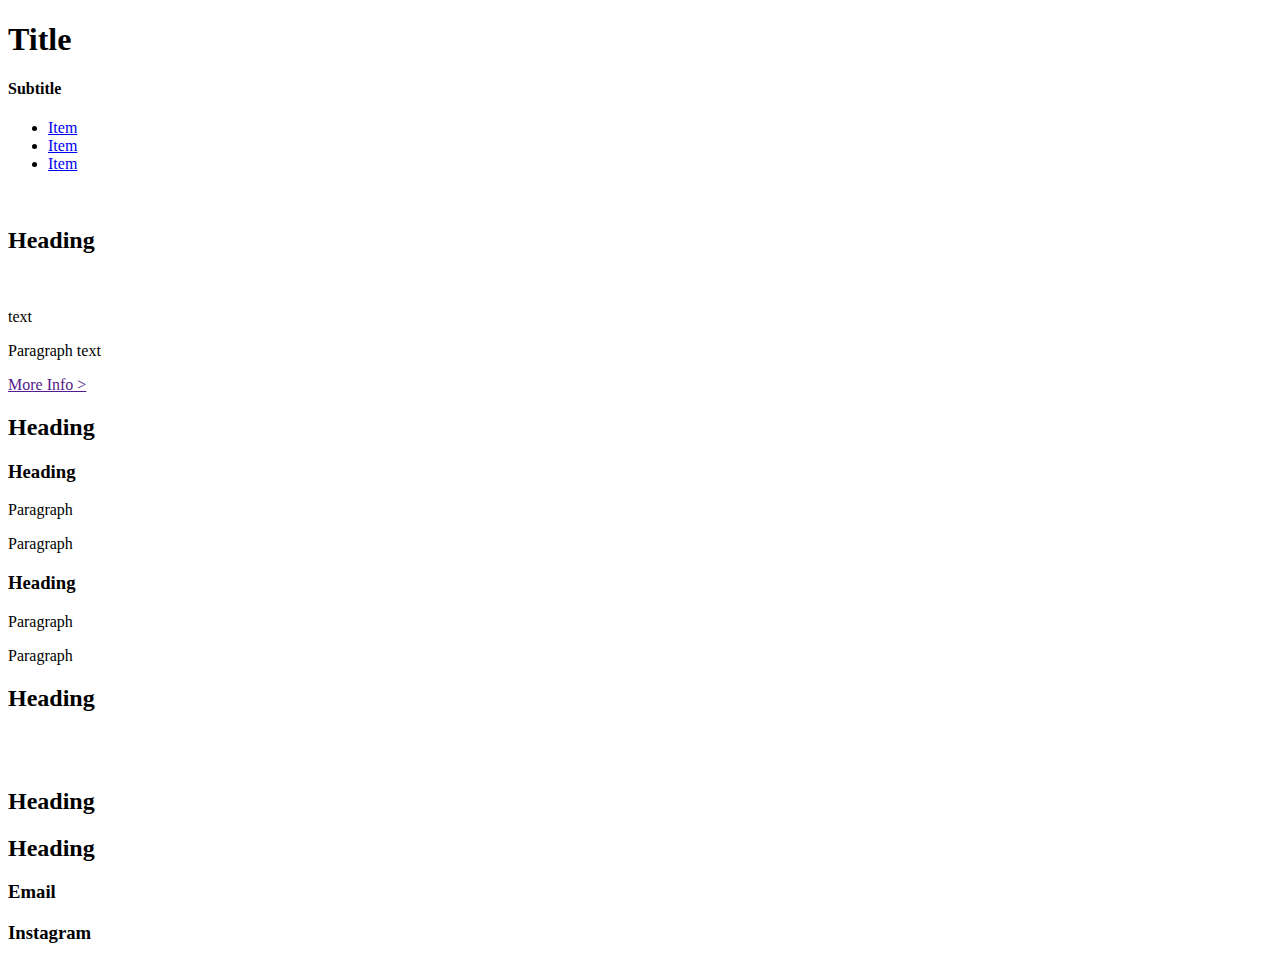
==== index.html @ 621a015a "wrote wireframe HTML" ====
<!DOCTYPE html>
<html lang="en-us">
<head>
  <meta charset="UTF-8">
  <meta name="description" content="Description here">
  <meta name="keywords" content="Keywords here">
  <meta name="author" content="Author here">
  <meta name="viewport" content="width=device-width, initial-scale=1.0">

  <title>Amber Diane Hill</title>
  <link rel="stylesheet" href="./assets/css/styles.css">
</head>
<body>
  <header>
    <div class="title-box"> <!-- container for title/subtitle -->
      <h1>Title</h1>
      <div class="line-horizontal"></div>
      <h4>Subtitle</h4>
    </div>
  </header>

  <nav>
    <ul>
      <li><a href="#">Item</a></li>
      <li><a href="#">Item</a></li>
      <li><a href="#">Item</a></li>
    </ul>
  </nav>

  <!-- first section -->
  <section>
    <img src="" alt="" class="">
    <div> <!-- container for content next to image -->
      <div> <!-- container for heading and stars -->
        <h2>Heading</h2>
        <div>
          <img src="" alt="" class="">
          <p>text</p>
        </div>
      </div>
      <p>Paragraph text</p>
      <div> <!-- container for buttons -->
        <a href="" class="button-orange"></a>
        <a href="" class="button-orange"></a>
        <a href="">More Info ></a>
      </div>
    </div>
  </section>

  <!-- author events section -->
  <section id="author-events">
    <h2>Heading</h2>
    <div>
      <h3>Heading</h3>
      <p>Paragraph</p>
      <p>Paragraph</p>
    </div>
    <div class="line-vertical"></div>
    <div>
      <h3>Heading</h3>
      <p>Paragraph</p>
      <p>Paragraph</p>
    </div>
  </section>

  <!-- more from Amber section -->
  <section id="more">
    <h2>Heading</h2>
    <div> <!-- container for all "more" images-->
      <a href=""><img src="" alt=""></a> <!-- larger image -->
      <div> <!-- container for smaller images -->
        <a href=""><img src="" alt=""></a>
        <a href=""><img src="" alt=""></a>
        <a href=""><img src="" alt=""></a>
        <a href=""><img src="" alt=""></a>
      </div>
    </div>
  </section>

  <!-- Instagram section -->
  <section>
    <h2>Heading</h2>
    <div> <!-- Instagram content -->
    <!-- PASTE code from Instagram here-->
    </div>
  </section>

  <footer>
    <h2>Heading</h2>
    <h3>Email</h3>
    <h3>Instagram</h3>
  </footer>

</body>
</html>
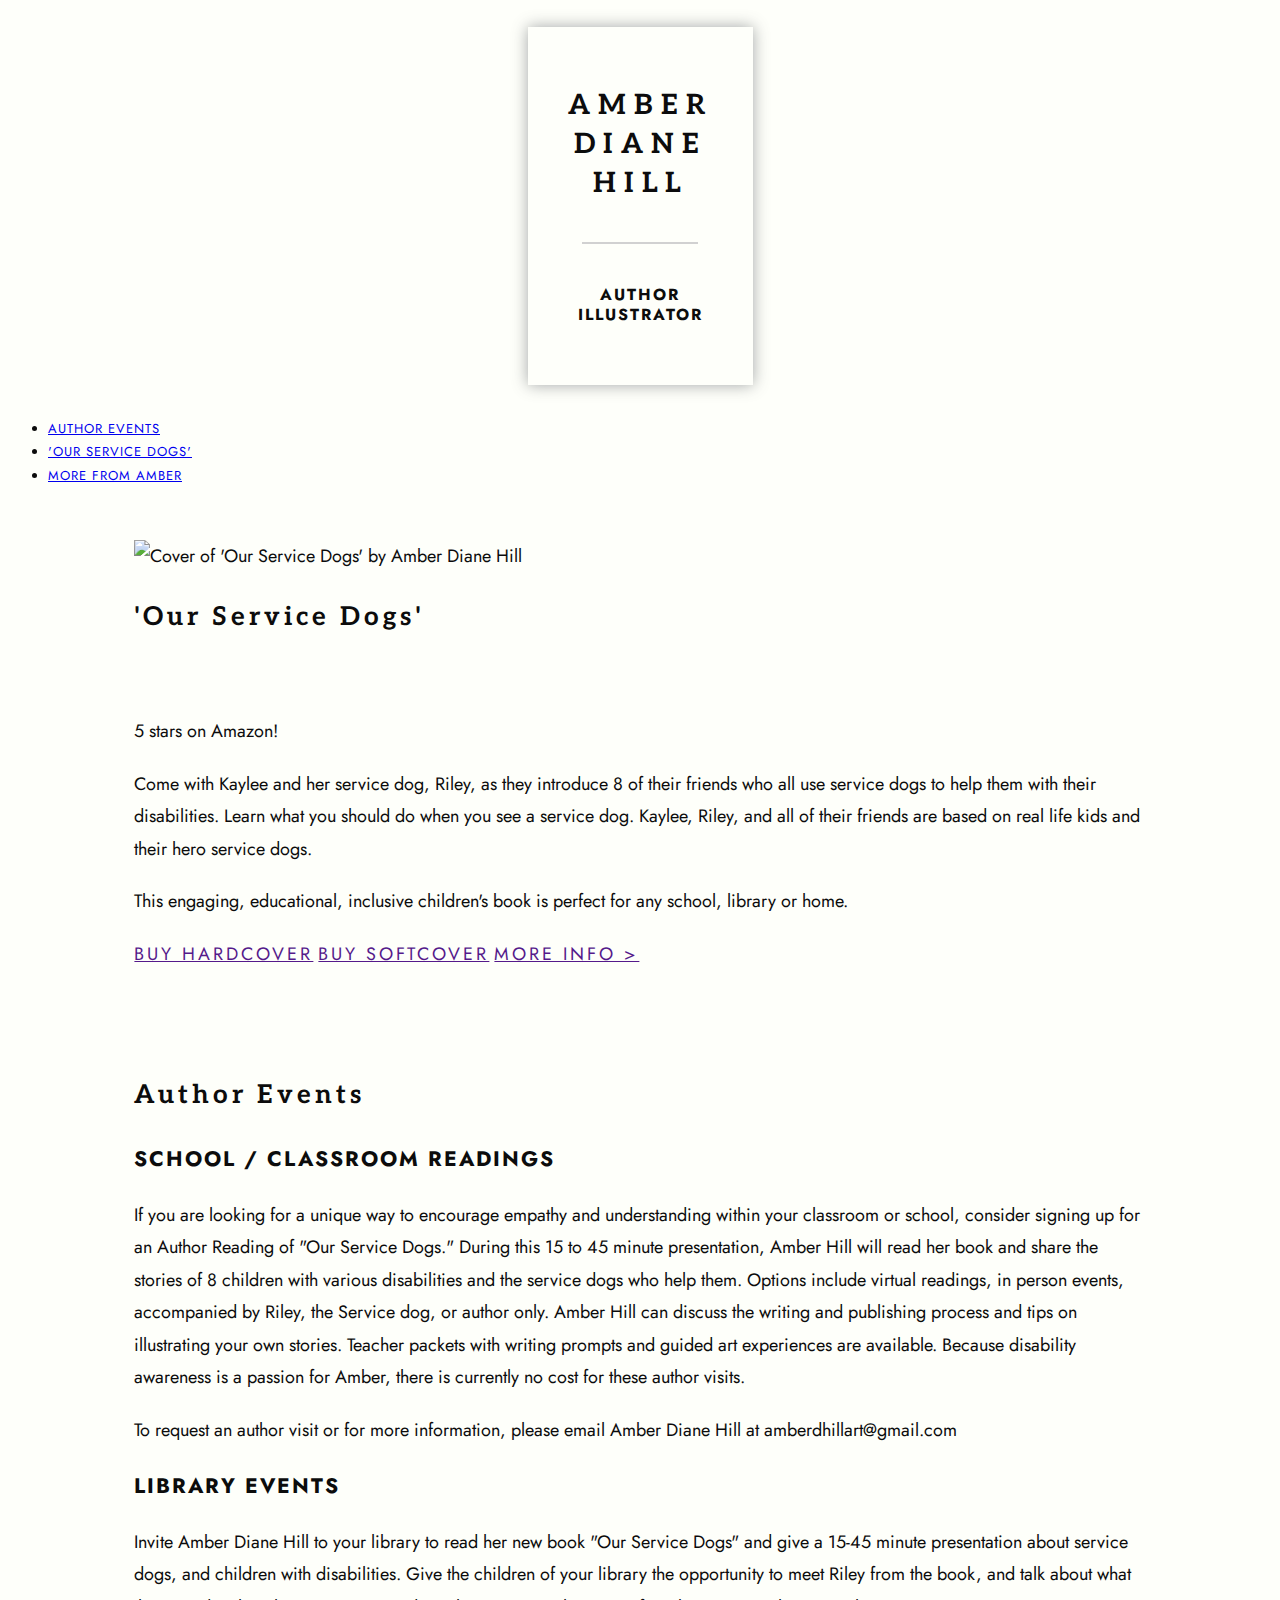
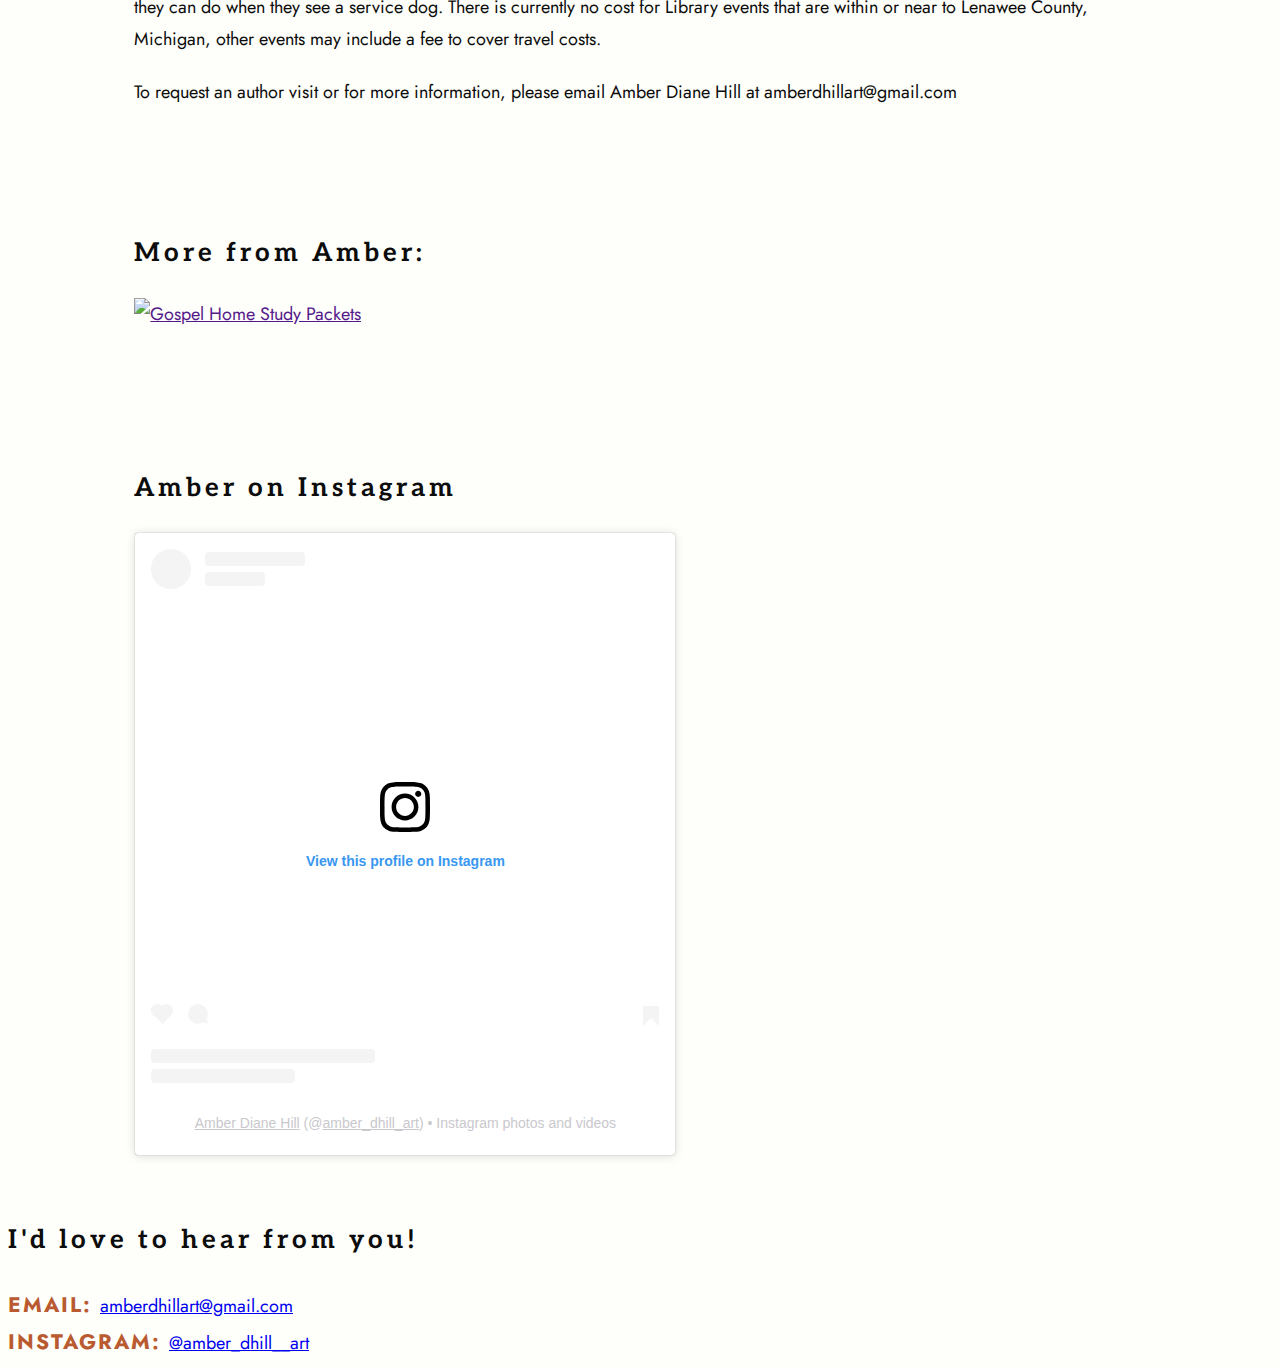
==== commit 70828cb9: "styled header" ====
--- a/index.html
+++ b/index.html
@@ -8,87 +8,106 @@
   <meta name="viewport" content="width=device-width, initial-scale=1.0">
 
   <title>Amber Diane Hill</title>
+  <!-- Google fonts ------>
+  <link rel="preconnect" href="https://fonts.googleapis.com">
+  <link rel="preconnect" href="https://fonts.gstatic.com" crossorigin>
+  <link href="https://fonts.googleapis.com/css2?family=Aleo:ital,wght@0,100..900;1,100..900&family=Jost:ital,wght@0,100..900;1,100..900&display=swap" rel="stylesheet">
+
+  <link rel="stylesheet" href="./assets/css/reset.css">
   <link rel="stylesheet" href="./assets/css/styles.css">
 </head>
 <body>
   <header>
-    <div class="title-box"> <!-- container for title/subtitle -->
-      <h1>Title</h1>
+    <div class="title-box shadow-02"> <!-- container for title/subtitle -->
+      <h1>Amber</br>Diane</br>Hill</h1>
       <div class="line-horizontal"></div>
-      <h4>Subtitle</h4>
+      <h4>Author</br>Illustrator</h4>
     </div>
   </header>
 
   <nav>
     <ul>
-      <li><a href="#">Item</a></li>
-      <li><a href="#">Item</a></li>
-      <li><a href="#">Item</a></li>
+      <li><a href="#author-events">Author Events</a></li>
+      <li><a href="#">'Our Service Dogs'</a></li>
+      <li><a href="#more">More From Amber</a></li>
     </ul>
   </nav>
 
   <!-- first section -->
   <section>
-    <img src="" alt="" class="">
+    <img src="./assets/images/book-01.png" alt="Cover of 'Our Service Dogs' by Amber Diane Hill" class="">
     <div> <!-- container for content next to image -->
       <div> <!-- container for heading and stars -->
-        <h2>Heading</h2>
+        <h2>'Our Service Dogs'</h2>
         <div>
-          <img src="" alt="" class="">
-          <p>text</p>
+          <img src="./assets/images/stars.png" alt="" class="stars-text">
+          <p>5 stars on Amazon!</p>
         </div>
       </div>
-      <p>Paragraph text</p>
+      <p>
+        Come with Kaylee and her service dog, Riley, as they introduce 8 of their friends who all use service dogs to help them with their disabilities. Learn what you should do when you see a service dog. Kaylee, Riley, and all of their friends are based on real life kids and their hero service dogs. 
+      </p>
+      <p>
+        This engaging, educational, inclusive children's book is perfect for any school, library or home.
+      </p>
       <div> <!-- container for buttons -->
-        <a href="" class="button-orange"></a>
-        <a href="" class="button-orange"></a>
-        <a href="">More Info ></a>
+        <a href="" class="button-orange">Buy Hardcover</a>
+        <a href="" class="button-orange">Buy Softcover</a>
+        <a href="" class="button-transparent">More Info ></a>
       </div>
     </div>
   </section>
 
   <!-- author events section -->
   <section id="author-events">
-    <h2>Heading</h2>
+    <h2>Author Events</h2>
     <div>
-      <h3>Heading</h3>
-      <p>Paragraph</p>
-      <p>Paragraph</p>
+      <h3>School / Classroom Readings</h3>
+      <p>
+        If you are looking for a unique way to encourage empathy and understanding within your classroom or school, consider signing up for an Author Reading of "Our Service Dogs." During this 15 to 45 minute presentation, Amber Hill will read her book and share the stories of 8 children with various disabilities and the service dogs who help them. Options include virtual readings, in person events, accompanied by Riley, the Service dog, or author only. Amber Hill can discuss the writing and publishing process and tips on illustrating your own stories. Teacher packets with writing prompts and guided art experiences are available. Because disability awareness is a passion for Amber, there is currently no cost for these author visits.</p>
+      <p>
+        To request an author visit or for more information, please email Amber Diane Hill at amberdhillart@gmail.com
+      </p>
     </div>
     <div class="line-vertical"></div>
     <div>
-      <h3>Heading</h3>
-      <p>Paragraph</p>
-      <p>Paragraph</p>
+      <h3>Library Events</h3>
+      <p>
+        Invite Amber Diane Hill to your library to read her new book "Our Service Dogs" and give a 15-45 minute presentation about service dogs, and children with disabilities. Give the children of your library the opportunity to meet Riley from the book, and talk about what they can do when they see a service dog. There is currently no cost for Library events that are within or near to Lenawee County, Michigan, other events may include a fee to cover travel costs.
+      </p>
+      <p>
+        To request an author visit or for more information, please email Amber Diane Hill at amberdhillart@gmail.com
+      </p>
     </div>
   </section>
 
   <!-- more from Amber section -->
   <section id="more">
-    <h2>Heading</h2>
+    <h2>More from Amber:</h2>
     <div> <!-- container for all "more" images-->
-      <a href=""><img src="" alt=""></a> <!-- larger image -->
+      <a href=""><img src="./assets/images/GHSP.png" alt="Gospel Home Study Packets"></a> <!-- larger image -->
       <div> <!-- container for smaller images -->
-        <a href=""><img src="" alt=""></a>
-        <a href=""><img src="" alt=""></a>
-        <a href=""><img src="" alt=""></a>
-        <a href=""><img src="" alt=""></a>
+        <a href=""><img src="./assets/images/more-01.png" alt=""></a>
+        <a href=""><img src="./assets/images/more-02.png" alt=""></a>
+        <a href=""><img src="./assets/images/more-03.png" alt=""></a>
+        <a href=""><img src="./assets/images/more-04.png" alt=""></a>
       </div>
     </div>
   </section>
 
   <!-- Instagram section -->
   <section>
-    <h2>Heading</h2>
-    <div> <!-- Instagram content -->
-    <!-- PASTE code from Instagram here-->
-    </div>
+    <h2>Amber on Instagram</h2>
+    <div> <!-- Instagram content pasted directly from Instagram-->
+      <blockquote class="instagram-media" data-instgrm-permalink="https://www.instagram.com/amber_dhill_art/?utm_source=ig_embed&amp;utm_campaign=loading" data-instgrm-version="14" style=" background:#FFF; border:0; border-radius:3px; box-shadow:0 0 1px 0 rgba(0,0,0,0.5),0 1px 10px 0 rgba(0,0,0,0.15); margin: 1px; max-width:540px; min-width:326px; padding:0; width:99.375%; width:-webkit-calc(100% - 2px); width:calc(100% - 2px);"><div style="padding:16px;"> <a href="https://www.instagram.com/amber_dhill_art/?utm_source=ig_embed&amp;utm_campaign=loading" style=" background:#FFFFFF; line-height:0; padding:0 0; text-align:center; text-decoration:none; width:100%;" target="_blank"> <div style=" display: flex; flex-direction: row; align-items: center;"> <div style="background-color: #F4F4F4; border-radius: 50%; flex-grow: 0; height: 40px; margin-right: 14px; width: 40px;"></div> <div style="display: flex; flex-direction: column; flex-grow: 1; justify-content: center;"> <div style=" background-color: #F4F4F4; border-radius: 4px; flex-grow: 0; height: 14px; margin-bottom: 6px; width: 100px;"></div> <div style=" background-color: #F4F4F4; border-radius: 4px; flex-grow: 0; height: 14px; width: 60px;"></div></div></div><div style="padding: 19% 0;"></div> <div style="display:block; height:50px; margin:0 auto 12px; width:50px;"><svg width="50px" height="50px" viewBox="0 0 60 60" version="1.1" xmlns="https://www.w3.org/2000/svg" xmlns:xlink="https://www.w3.org/1999/xlink"><g stroke="none" stroke-width="1" fill="none" fill-rule="evenodd"><g transform="translate(-511.000000, -20.000000)" fill="#000000"><g><path d="M556.869,30.41 C554.814,30.41 553.148,32.076 553.148,34.131 C553.148,36.186 554.814,37.852 556.869,37.852 C558.924,37.852 560.59,36.186 560.59,34.131 C560.59,32.076 558.924,30.41 556.869,30.41 M541,60.657 C535.114,60.657 530.342,55.887 530.342,50 C530.342,44.114 535.114,39.342 541,39.342 C546.887,39.342 551.658,44.114 551.658,50 C551.658,55.887 546.887,60.657 541,60.657 M541,33.886 C532.1,33.886 524.886,41.1 524.886,50 C524.886,58.899 532.1,66.113 541,66.113 C549.9,66.113 557.115,58.899 557.115,50 C557.115,41.1 549.9,33.886 541,33.886 M565.378,62.101 C565.244,65.022 564.756,66.606 564.346,67.663 C563.803,69.06 563.154,70.057 562.106,71.106 C561.058,72.155 560.06,72.803 558.662,73.347 C557.607,73.757 556.021,74.244 553.102,74.378 C549.944,74.521 548.997,74.552 541,74.552 C533.003,74.552 532.056,74.521 528.898,74.378 C525.979,74.244 524.393,73.757 523.338,73.347 C521.94,72.803 520.942,72.155 519.894,71.106 C518.846,70.057 518.197,69.06 517.654,67.663 C517.244,66.606 516.755,65.022 516.623,62.101 C516.479,58.943 516.448,57.996 516.448,50 C516.448,42.003 516.479,41.056 516.623,37.899 C516.755,34.978 517.244,33.391 517.654,32.338 C518.197,30.938 518.846,29.942 519.894,28.894 C520.942,27.846 521.94,27.196 523.338,26.654 C524.393,26.244 525.979,25.756 528.898,25.623 C532.057,25.479 533.004,25.448 541,25.448 C548.997,25.448 549.943,25.479 553.102,25.623 C556.021,25.756 557.607,26.244 558.662,26.654 C560.06,27.196 561.058,27.846 562.106,28.894 C563.154,29.942 563.803,30.938 564.346,32.338 C564.756,33.391 565.244,34.978 565.378,37.899 C565.522,41.056 565.552,42.003 565.552,50 C565.552,57.996 565.522,58.943 565.378,62.101 M570.82,37.631 C570.674,34.438 570.167,32.258 569.425,30.349 C568.659,28.377 567.633,26.702 565.965,25.035 C564.297,23.368 562.623,22.342 560.652,21.575 C558.743,20.834 556.562,20.326 553.369,20.18 C550.169,20.033 549.148,20 541,20 C532.853,20 531.831,20.033 528.631,20.18 C525.438,20.326 523.257,20.834 521.349,21.575 C519.376,22.342 517.703,23.368 516.035,25.035 C514.368,26.702 513.342,28.377 512.574,30.349 C511.834,32.258 511.326,34.438 511.181,37.631 C511.035,40.831 511,41.851 511,50 C511,58.147 511.035,59.17 511.181,62.369 C511.326,65.562 511.834,67.743 512.574,69.651 C513.342,71.625 514.368,73.296 516.035,74.965 C517.703,76.634 519.376,77.658 521.349,78.425 C523.257,79.167 525.438,79.673 528.631,79.82 C531.831,79.965 532.853,80.001 541,80.001 C549.148,80.001 550.169,79.965 553.369,79.82 C556.562,79.673 558.743,79.167 560.652,78.425 C562.623,77.658 564.297,76.634 565.965,74.965 C567.633,73.296 568.659,71.625 569.425,69.651 C570.167,67.743 570.674,65.562 570.82,62.369 C570.966,59.17 571,58.147 571,50 C571,41.851 570.966,40.831 570.82,37.631"></path></g></g></g></svg></div><div style="padding-top: 8px;"> <div style=" color:#3897f0; font-family:Arial,sans-serif; font-size:14px; font-style:normal; font-weight:550; line-height:18px;">View this profile on Instagram</div></div><div style="padding: 12.5% 0;"></div> <div style="display: flex; flex-direction: row; margin-bottom: 14px; align-items: center;"><div> <div style="background-color: #F4F4F4; border-radius: 50%; height: 12.5px; width: 12.5px; transform: translateX(0px) translateY(7px);"></div> <div style="background-color: #F4F4F4; height: 12.5px; transform: rotate(-45deg) translateX(3px) translateY(1px); width: 12.5px; flex-grow: 0; margin-right: 14px; margin-left: 2px;"></div> <div style="background-color: #F4F4F4; border-radius: 50%; height: 12.5px; width: 12.5px; transform: translateX(9px) translateY(-18px);"></div></div><div style="margin-left: 8px;"> <div style=" background-color: #F4F4F4; border-radius: 50%; flex-grow: 0; height: 20px; width: 20px;"></div> <div style=" width: 0; height: 0; border-top: 2px solid transparent; border-left: 6px solid #f4f4f4; border-bottom: 2px solid transparent; transform: translateX(16px) translateY(-4px) rotate(30deg)"></div></div><div style="margin-left: auto;"> <div style=" width: 0px; border-top: 8px solid #F4F4F4; border-right: 8px solid transparent; transform: translateY(16px);"></div> <div style=" background-color: #F4F4F4; flex-grow: 0; height: 12px; width: 16px; transform: translateY(-4px);"></div> <div style=" width: 0; height: 0; border-top: 8px solid #F4F4F4; border-left: 8px solid transparent; transform: translateY(-4px) translateX(8px);"></div></div></div> <div style="display: flex; flex-direction: column; flex-grow: 1; justify-content: center; margin-bottom: 24px;"> <div style=" background-color: #F4F4F4; border-radius: 4px; flex-grow: 0; height: 14px; margin-bottom: 6px; width: 224px;"></div> <div style=" background-color: #F4F4F4; border-radius: 4px; flex-grow: 0; height: 14px; width: 144px;"></div></div></a><p style=" color:#c9c8cd; font-family:Arial,sans-serif; font-size:14px; line-height:17px; margin-bottom:0; margin-top:8px; overflow:hidden; padding:8px 0 7px; text-align:center; text-overflow:ellipsis; white-space:nowrap;"><a href="https://www.instagram.com/amber_dhill_art/?utm_source=ig_embed&amp;utm_campaign=loading" style=" color:#c9c8cd; font-family:Arial,sans-serif; font-size:14px; font-style:normal; font-weight:normal; line-height:17px;" target="_blank">Amber Diane Hill</a> (@<a href="https://www.instagram.com/amber_dhill_art/?utm_source=ig_embed&amp;utm_campaign=loading" style=" color:#c9c8cd; font-family:Arial,sans-serif; font-size:14px; font-style:normal; font-weight:normal; line-height:17px;" target="_blank">amber_dhill_art</a>) • Instagram photos and videos</p></div></blockquote> <script async src="//www.instagram.com/embed.js"></script>    </div>
+      <!-- End of pasted content--------------------- -->
   </section>
 
   <footer>
-    <h2>Heading</h2>
-    <h3>Email</h3>
-    <h3>Instagram</h3>
+    <h2>I'd love to hear from you!</h2>
+    <h3>EMAIL: </h3><a href="mailto:amberdhillart@gmail.com">amberdhillart@gmail.com</a>
+    </br>
+    <h3>INSTAGRAM: </h3><a href="https://www.instagram.com/amber_dhill_art/?hl=en">@amber_dhill__art</a>
   </footer>
 
 </body>
--- a/assets/css/styles.css
+++ b/assets/css/styles.css
@@ -0,0 +1,111 @@
+:root {
+  --light: #fefffa;
+  --dark: #0c0c0c;
+  --teal: #285b5b;
+  --blue: #d3e9f0;
+  --orange: #ba5a31
+}
+
+body {
+  font-size: 18px;
+  line-height: 1.8;
+  font-family: 'Jost', Arial, sans-serif;
+  color: var(--dark);
+  background-color: var(--light);
+}
+
+p {
+  margin: 2% 0;
+}
+
+h1, h2 {
+  font-family: 'Aleo', serif;
+}
+
+h1 {
+  font-size: 28px;
+  text-transform: uppercase;
+  letter-spacing: 8px;
+  text-align: center;
+  line-height: 1.4;
+}
+
+h2 {
+  font-size: 26px;
+  letter-spacing: 4px;
+}
+
+h3 {
+  text-transform: uppercase;
+  letter-spacing: 2px;
+}
+
+footer h3{
+  color: var(--orange);
+  display: inline;
+}
+
+h4 {
+  font-size: 16px;
+  text-transform: uppercase;
+  letter-spacing: 2px;
+  text-align: center;
+  line-height: 1.2;
+}
+
+ul {
+  font-size: 13px;
+  text-transform: uppercase;
+  letter-spacing: 1px;
+}
+
+.stars-text {
+  font-size: 12px;
+}
+
+.button-orange {
+  text-transform: uppercase;
+  letter-spacing: 3px;
+}
+
+.button-transparent {
+  text-transform: uppercase;
+  letter-spacing: 3px;
+}
+
+header {
+  background-image: url(../images/ocean.png);
+  background-size: cover;
+  background-position: 50% 70%;
+  height: 22em;
+  display: flex;
+  align-items: center;
+  justify-content: center;
+}
+
+.title-box {
+  background-color: var(--light);
+  display: flex;
+  flex-direction: column;
+  align-items: center;
+  padding: 40px;
+}
+
+.line-horizontal {
+  background-color: #d1d1d1;
+  height: 2px;
+  width: 80%;
+  margin: 20px 0px;
+}
+
+.shadow-01 {
+  box-shadow: 0 0 5px #565656;
+}
+
+.shadow-02 {
+  box-shadow: 0 0 15px #4b4f547f;
+}
+
+section {
+  padding: 40px 10%;
+}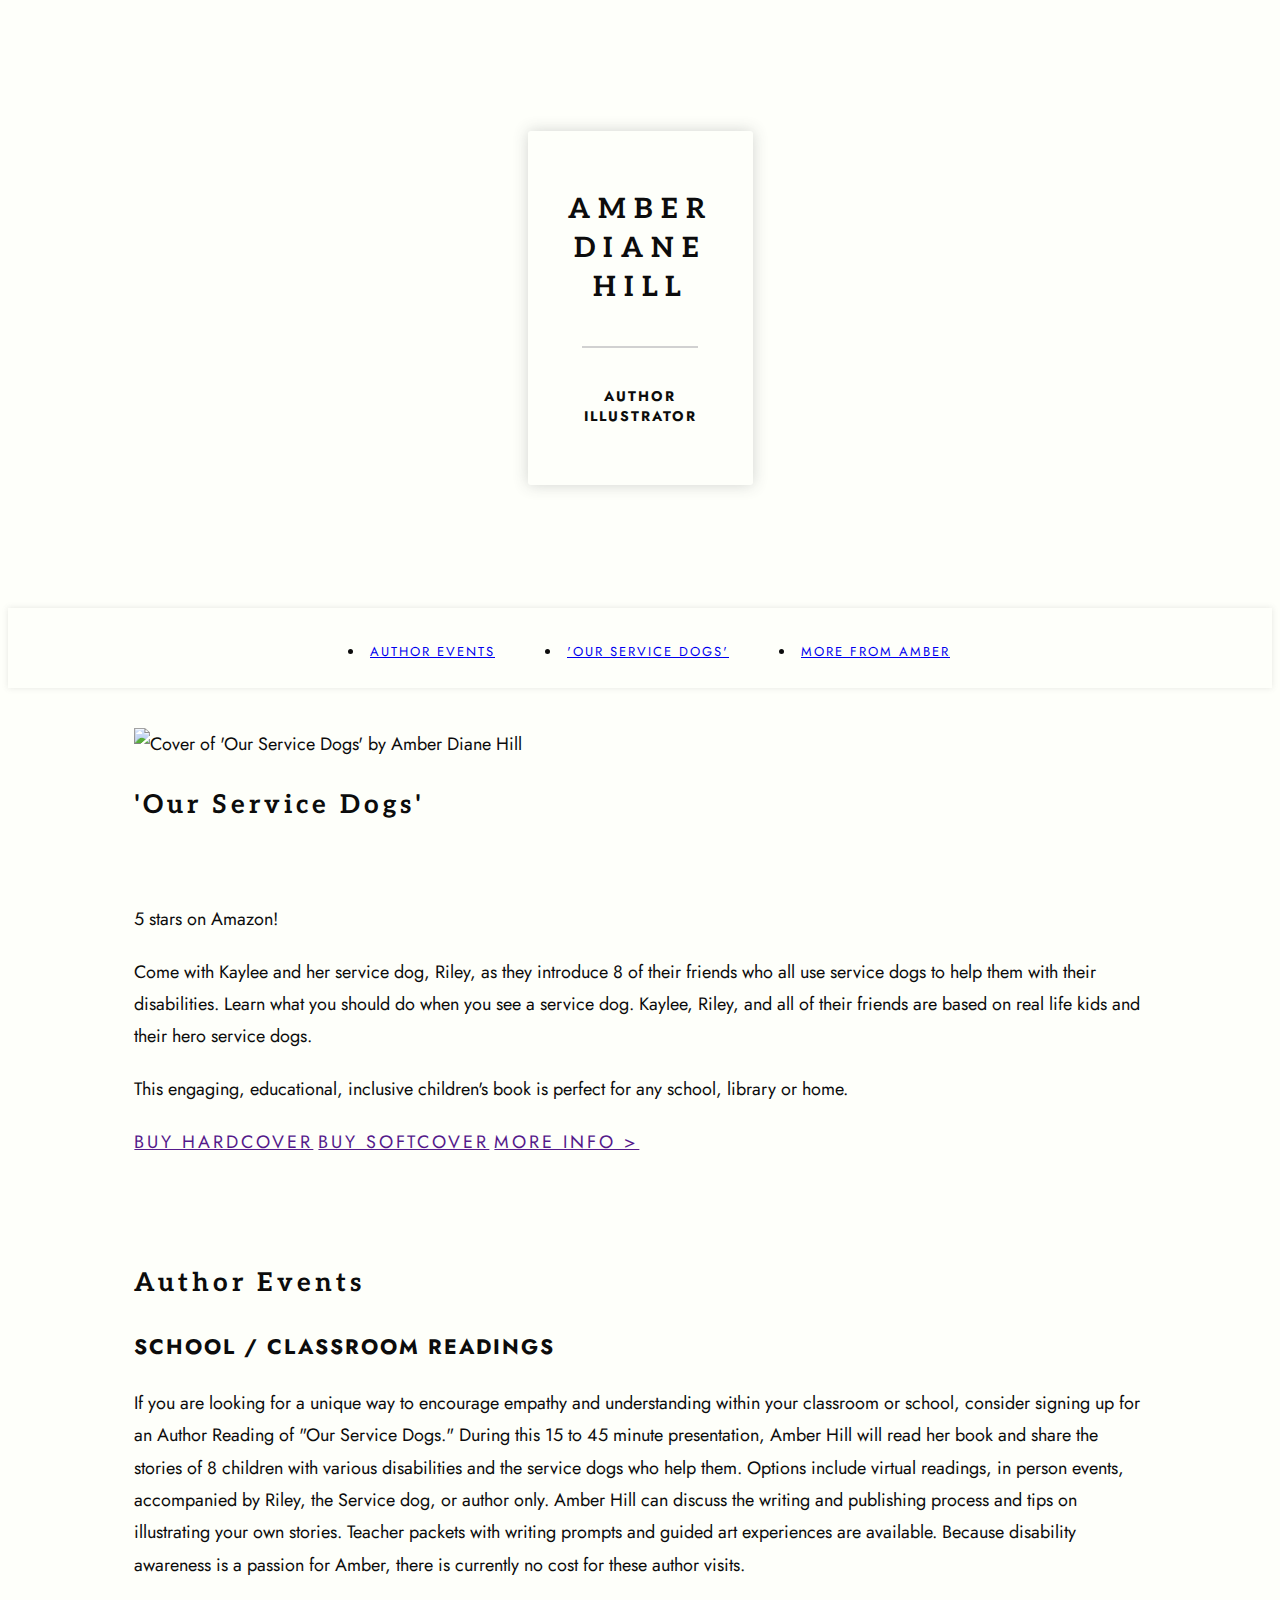
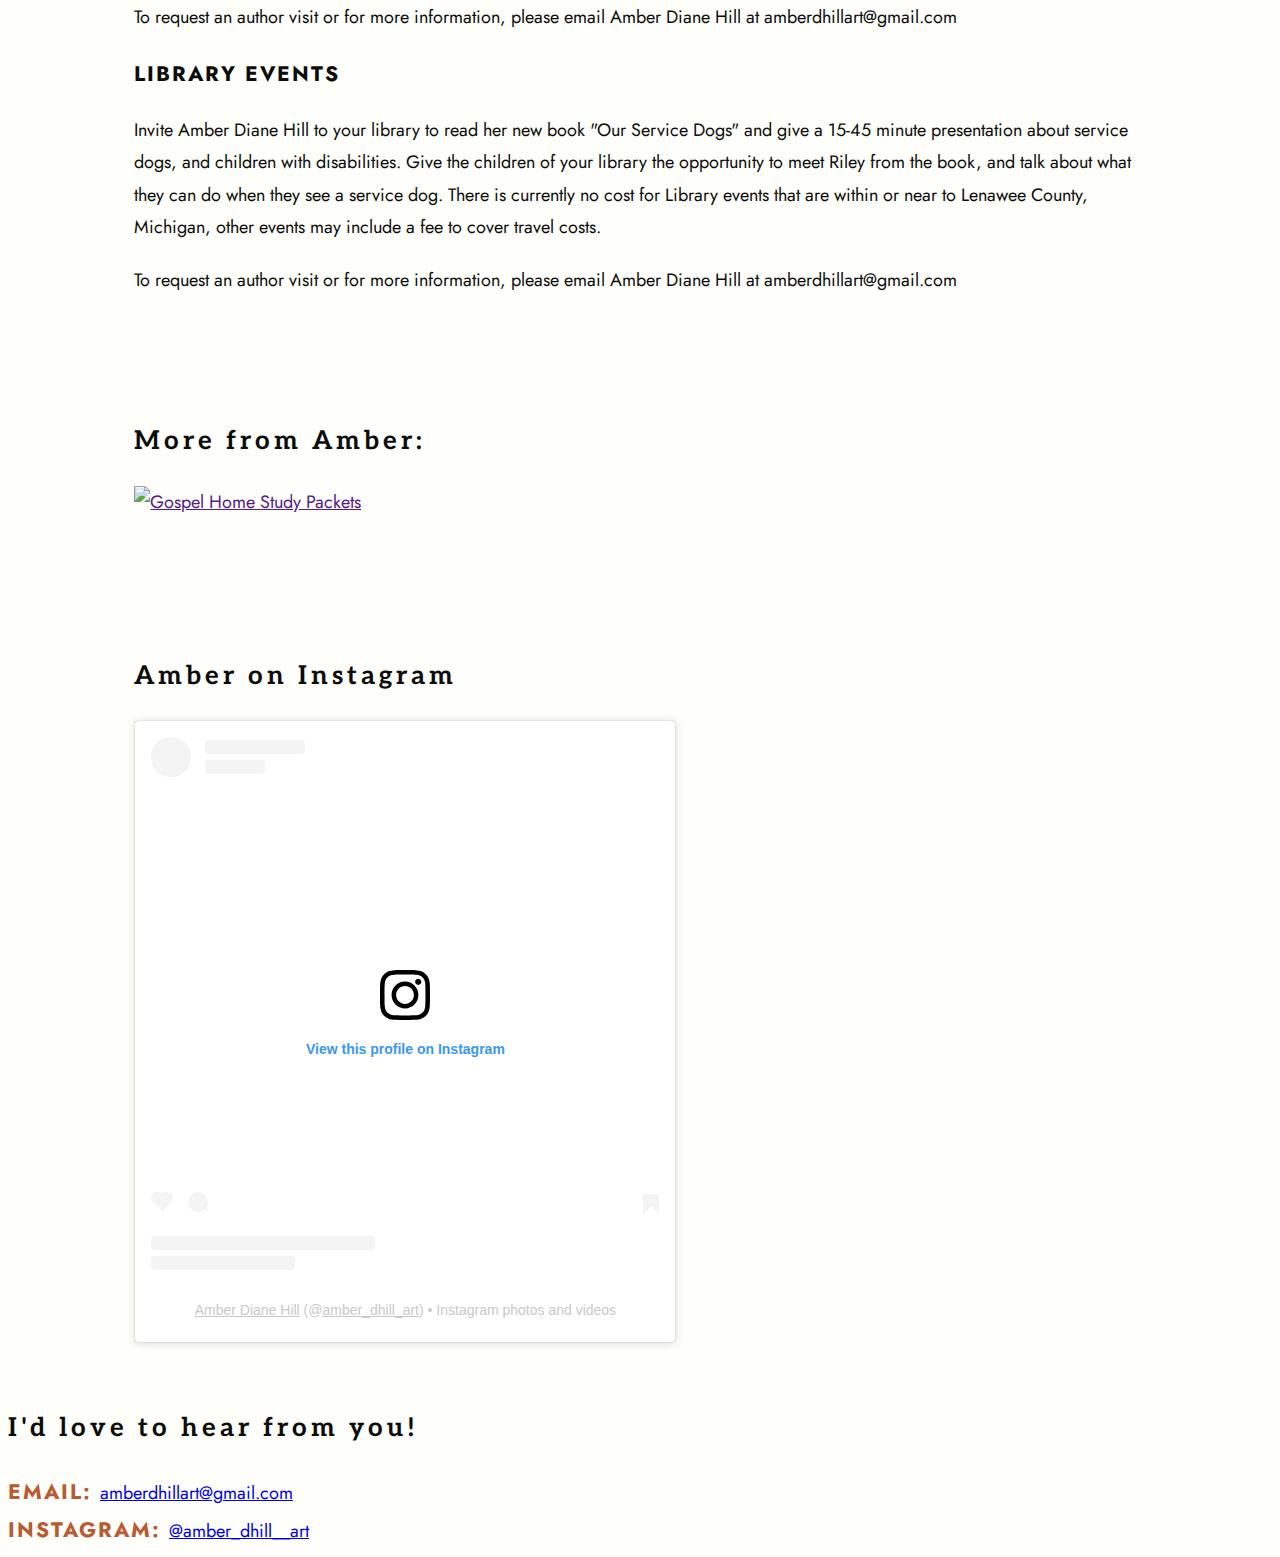
==== commit 3a5d303b: "styled navbar" ====
--- a/index.html
+++ b/index.html
@@ -25,7 +25,7 @@
     </div>
   </header>
 
-  <nav>
+  <nav class="shadow-01">
     <ul>
       <li><a href="#author-events">Author Events</a></li>
       <li><a href="#">'Our Service Dogs'</a></li>
--- a/assets/css/styles.css
+++ b/assets/css/styles.css
@@ -3,7 +3,8 @@
   --dark: #0c0c0c;
   --teal: #285b5b;
   --blue: #d3e9f0;
-  --orange: #ba5a31
+  --orange: #ba5a31;
+  --gray: #d1d1d1;
 }
 
 body {
@@ -46,17 +47,34 @@
 }
 
 h4 {
-  font-size: 16px;
+  font-size: 14px;
   text-transform: uppercase;
   letter-spacing: 2px;
   text-align: center;
-  line-height: 1.2;
+  line-height: 1.4;
 }
 
-ul {
+nav {
+  height: 80px;
+  display: flex;
+  align-items: flex-end;
+  justify-content: center;
+}
+
+nav ul {
   font-size: 13px;
   text-transform: uppercase;
-  letter-spacing: 1px;
+  letter-spacing: 2px;
+}
+
+nav li {
+  float: left;
+  margin: 10px 30px;
+  padding: 2px 6px;
+}
+
+nav li:hover {
+  background-color: var(--blue);
 }
 
 .stars-text {
@@ -77,7 +95,7 @@
   background-image: url(../images/ocean.png);
   background-size: cover;
   background-position: 50% 70%;
-  height: 22em;
+  height: 600px;
   display: flex;
   align-items: center;
   justify-content: center;
@@ -89,21 +107,22 @@
   flex-direction: column;
   align-items: center;
   padding: 40px;
+  border-radius: 3px;
 }
 
 .line-horizontal {
-  background-color: #d1d1d1;
+  background-color: var(--gray);
   height: 2px;
   width: 80%;
   margin: 20px 0px;
 }
 
 .shadow-01 {
-  box-shadow: 0 0 5px #565656;
+  box-shadow: 0 0 6px #7272722c;
 }
 
 .shadow-02 {
-  box-shadow: 0 0 15px #4b4f547f;
+  box-shadow: 0 0 15px #3b3f4339;
 }
 
 section {
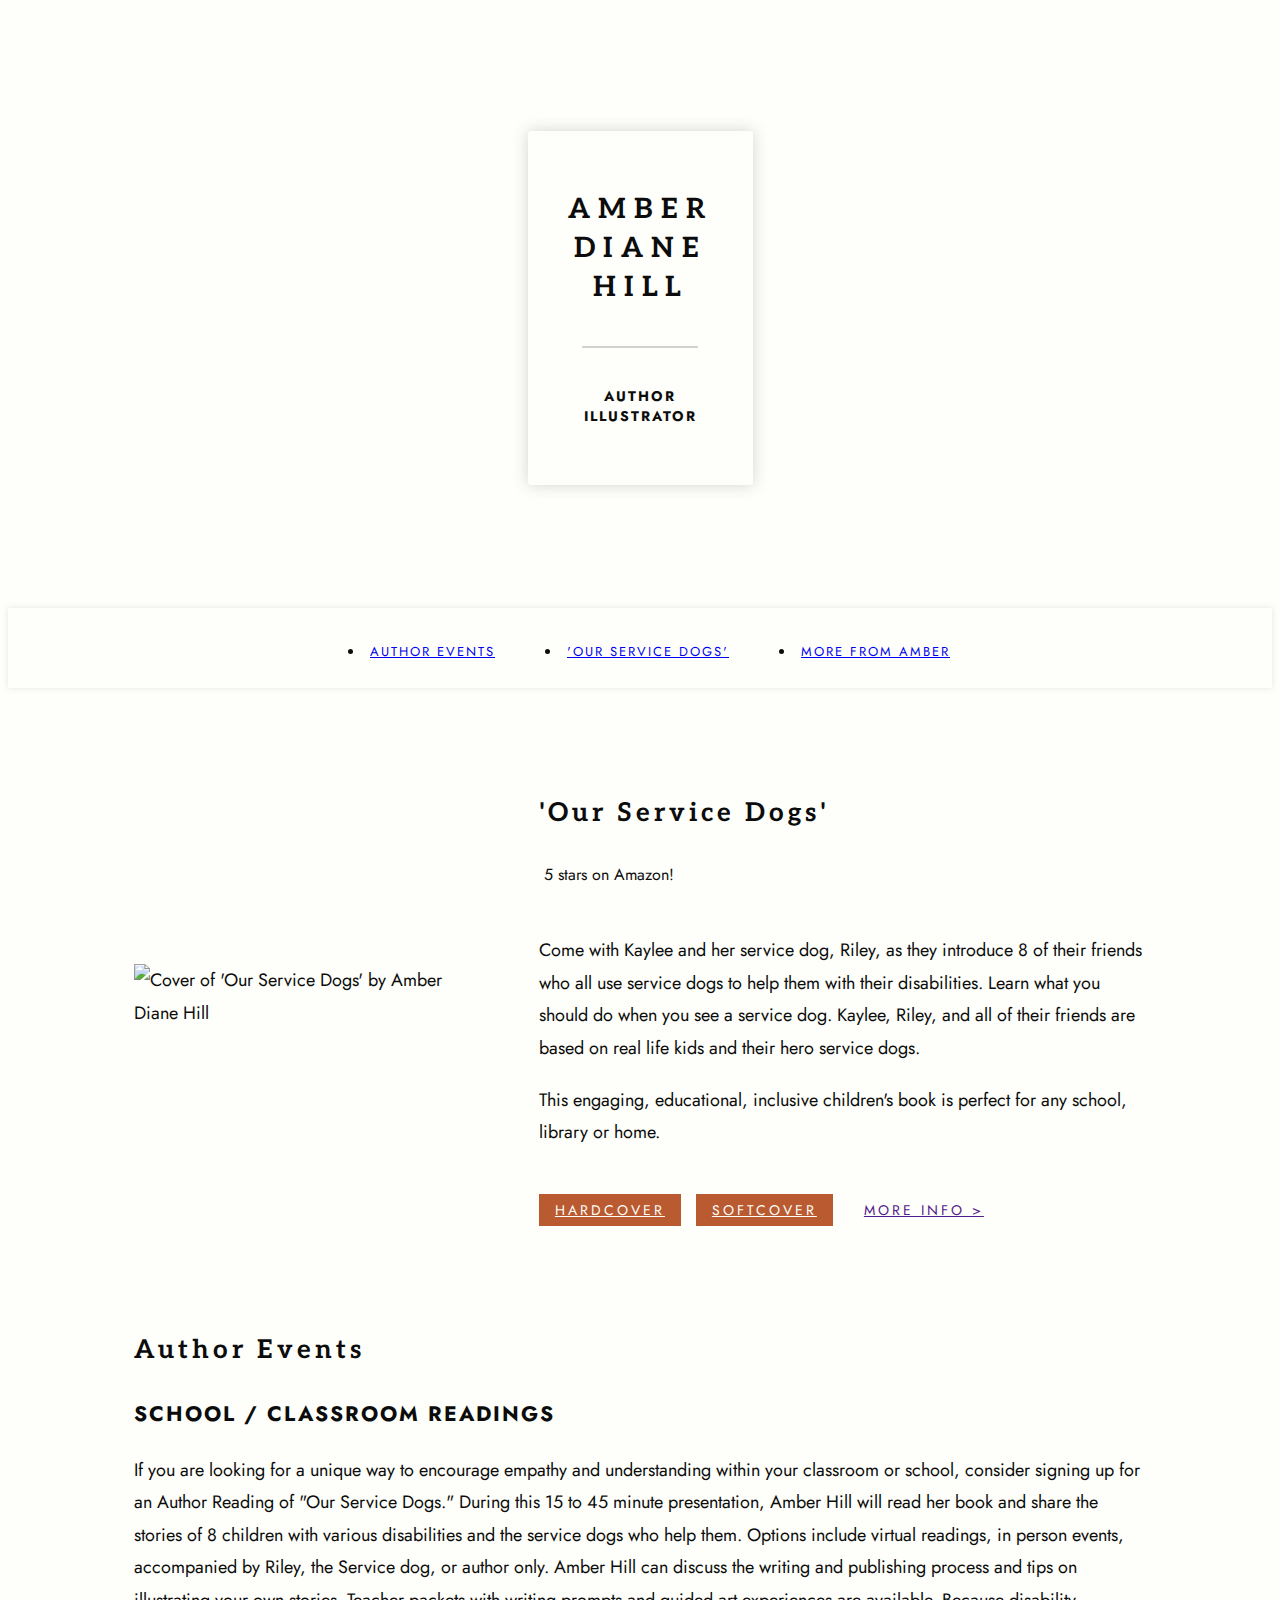
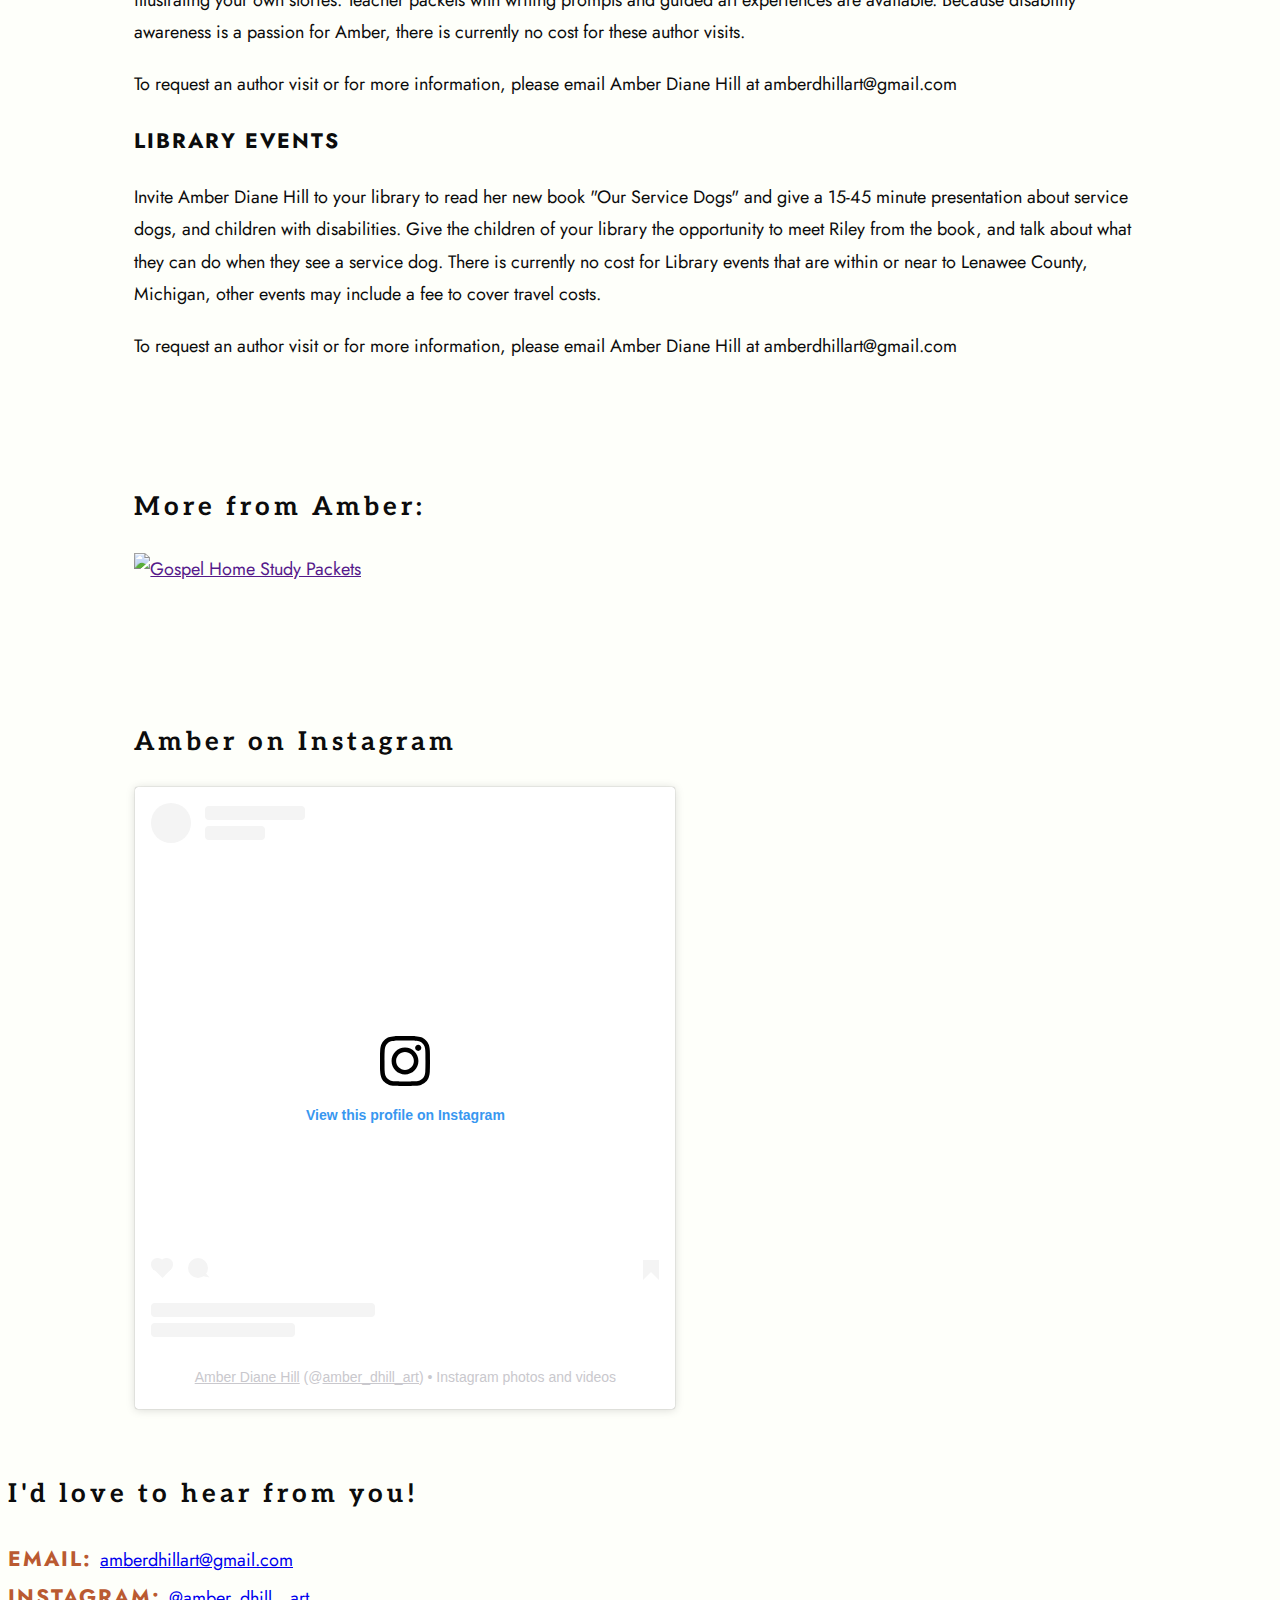
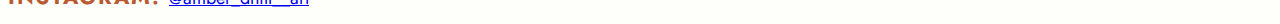
==== commit f88efabb: "styled section 1, organized CSS" ====
--- a/index.html
+++ b/index.html
@@ -34,25 +34,27 @@
   </nav>
 
   <!-- first section -->
-  <section>
-    <img src="./assets/images/book-01.png" alt="Cover of 'Our Service Dogs' by Amber Diane Hill" class="">
-    <div> <!-- container for content next to image -->
+  <section class="section-01">
+    <img src="./assets/images/book-01.png" alt="Cover of 'Our Service Dogs' by Amber Diane Hill" class="book-img">
+    <div class="content"> <!-- container for content next to image -->
       <div> <!-- container for heading and stars -->
         <h2>'Our Service Dogs'</h2>
         <div>
-          <img src="./assets/images/stars.png" alt="" class="stars-text">
-          <p>5 stars on Amazon!</p>
+          <img src="./assets/images/stars.png" alt="" class="stars">
+          <p class="stars-text">5 stars on Amazon!</p>
         </div>
       </div>
-      <p>
-        Come with Kaylee and her service dog, Riley, as they introduce 8 of their friends who all use service dogs to help them with their disabilities. Learn what you should do when you see a service dog. Kaylee, Riley, and all of their friends are based on real life kids and their hero service dogs. 
-      </p>
-      <p>
-        This engaging, educational, inclusive children's book is perfect for any school, library or home.
-      </p>
+      <div class="paragraph-group"> <!-- container for paragraphs -->
+        <p>
+          Come with Kaylee and her service dog, Riley, as they introduce 8 of their friends who all use service dogs to help them with their disabilities. Learn what you should do when you see a service dog. Kaylee, Riley, and all of their friends are based on real life kids and their hero service dogs. 
+        </p>
+        <p>
+          This engaging, educational, inclusive children's book is perfect for any school, library or home.
+        </p>
+      </div>
       <div> <!-- container for buttons -->
-        <a href="" class="button-orange">Buy Hardcover</a>
-        <a href="" class="button-orange">Buy Softcover</a>
+        <a href="" class="button-orange">Hardcover</a>
+        <a href="" class="button-orange">Softcover</a>
         <a href="" class="button-transparent">More Info ></a>
       </div>
     </div>
--- a/assets/css/styles.css
+++ b/assets/css/styles.css
@@ -7,6 +7,7 @@
   --gray: #d1d1d1;
 }
 
+/* General styles ------------- */
 body {
   font-size: 18px;
   line-height: 1.8;
@@ -15,8 +16,43 @@
   background-color: var(--light);
 }
 
+section {
+  padding: 40px 10%;
+}
+
+.shadow-01 {
+  box-shadow: 0 0 6px #7272722c;
+}
+
+.shadow-02 {
+  box-shadow: 0 0 15px #3b3f4339;
+}
+
+.button-orange, .button-transparent {
+  text-transform: uppercase;
+  letter-spacing: 3px;
+  font-size: 14px;
+  padding: 6px 16px;
+  margin-right: 10px;
+  transition: background-color .15s;
+}
+
+.button-orange {
+  background-color: var(--orange);
+  color: var(--light);
+}
+
+.button-orange:hover {
+  background-color: var(--teal);
+}
+
+.button-transparent:hover {
+  background-color: var(--blue);
+}
+
+/* Text styles ------------------ */
 p {
-  margin: 2% 0;
+  margin: 20px 0;
 }
 
 h1, h2 {
@@ -41,11 +77,6 @@
   letter-spacing: 2px;
 }
 
-footer h3{
-  color: var(--orange);
-  display: inline;
-}
-
 h4 {
   font-size: 14px;
   text-transform: uppercase;
@@ -54,43 +85,7 @@
   line-height: 1.4;
 }
 
-nav {
-  height: 80px;
-  display: flex;
-  align-items: flex-end;
-  justify-content: center;
-}
-
-nav ul {
-  font-size: 13px;
-  text-transform: uppercase;
-  letter-spacing: 2px;
-}
-
-nav li {
-  float: left;
-  margin: 10px 30px;
-  padding: 2px 6px;
-}
-
-nav li:hover {
-  background-color: var(--blue);
-}
-
-.stars-text {
-  font-size: 12px;
-}
-
-.button-orange {
-  text-transform: uppercase;
-  letter-spacing: 3px;
-}
-
-.button-transparent {
-  text-transform: uppercase;
-  letter-spacing: 3px;
-}
-
+/* Header styles ----------------------- */
 header {
   background-image: url(../images/ocean.png);
   background-size: cover;
@@ -117,14 +112,65 @@
   margin: 20px 0px;
 }
 
-.shadow-01 {
-  box-shadow: 0 0 6px #7272722c;
+/* Navbar styles ------------------- */
+nav {
+  height: 80px;
+  display: flex;
+  align-items: flex-end;
+  justify-content: center;
+  margin-bottom: 40px;
 }
 
-.shadow-02 {
-  box-shadow: 0 0 15px #3b3f4339;
+nav ul {
+  font-size: 13px;
+  text-transform: uppercase;
+  letter-spacing: 2px;
 }
 
-section {
-  padding: 40px 10%;
+nav li {
+  float: left;
+  margin: 10px 30px;
+  padding: 2px 6px;
+  transition: background-color .15s;
+}
+
+nav li:hover {
+  background-color: var(--blue);
+}
+
+/* Section 1 styles -------------- */
+.section-01 {
+  display: flex;
+  align-items: center;
+  justify-content: space-between;
+}
+
+.book-img {
+  width: 35%;
+}
+
+.section-01 .content {
+  width: 60%;
+  display: flex;
+  flex-direction: column;
+  justify-content: space-between;
+}
+
+.stars {
+  width: 100px;
+}
+
+.stars-text {
+  font-size: 16px;
+  display: inline;
+}
+
+.paragraph-group {
+  margin: 24px 0;
+}
+
+/* Footer styles ---------------- */
+footer h3{
+  color: var(--orange);
+  display: inline;
 }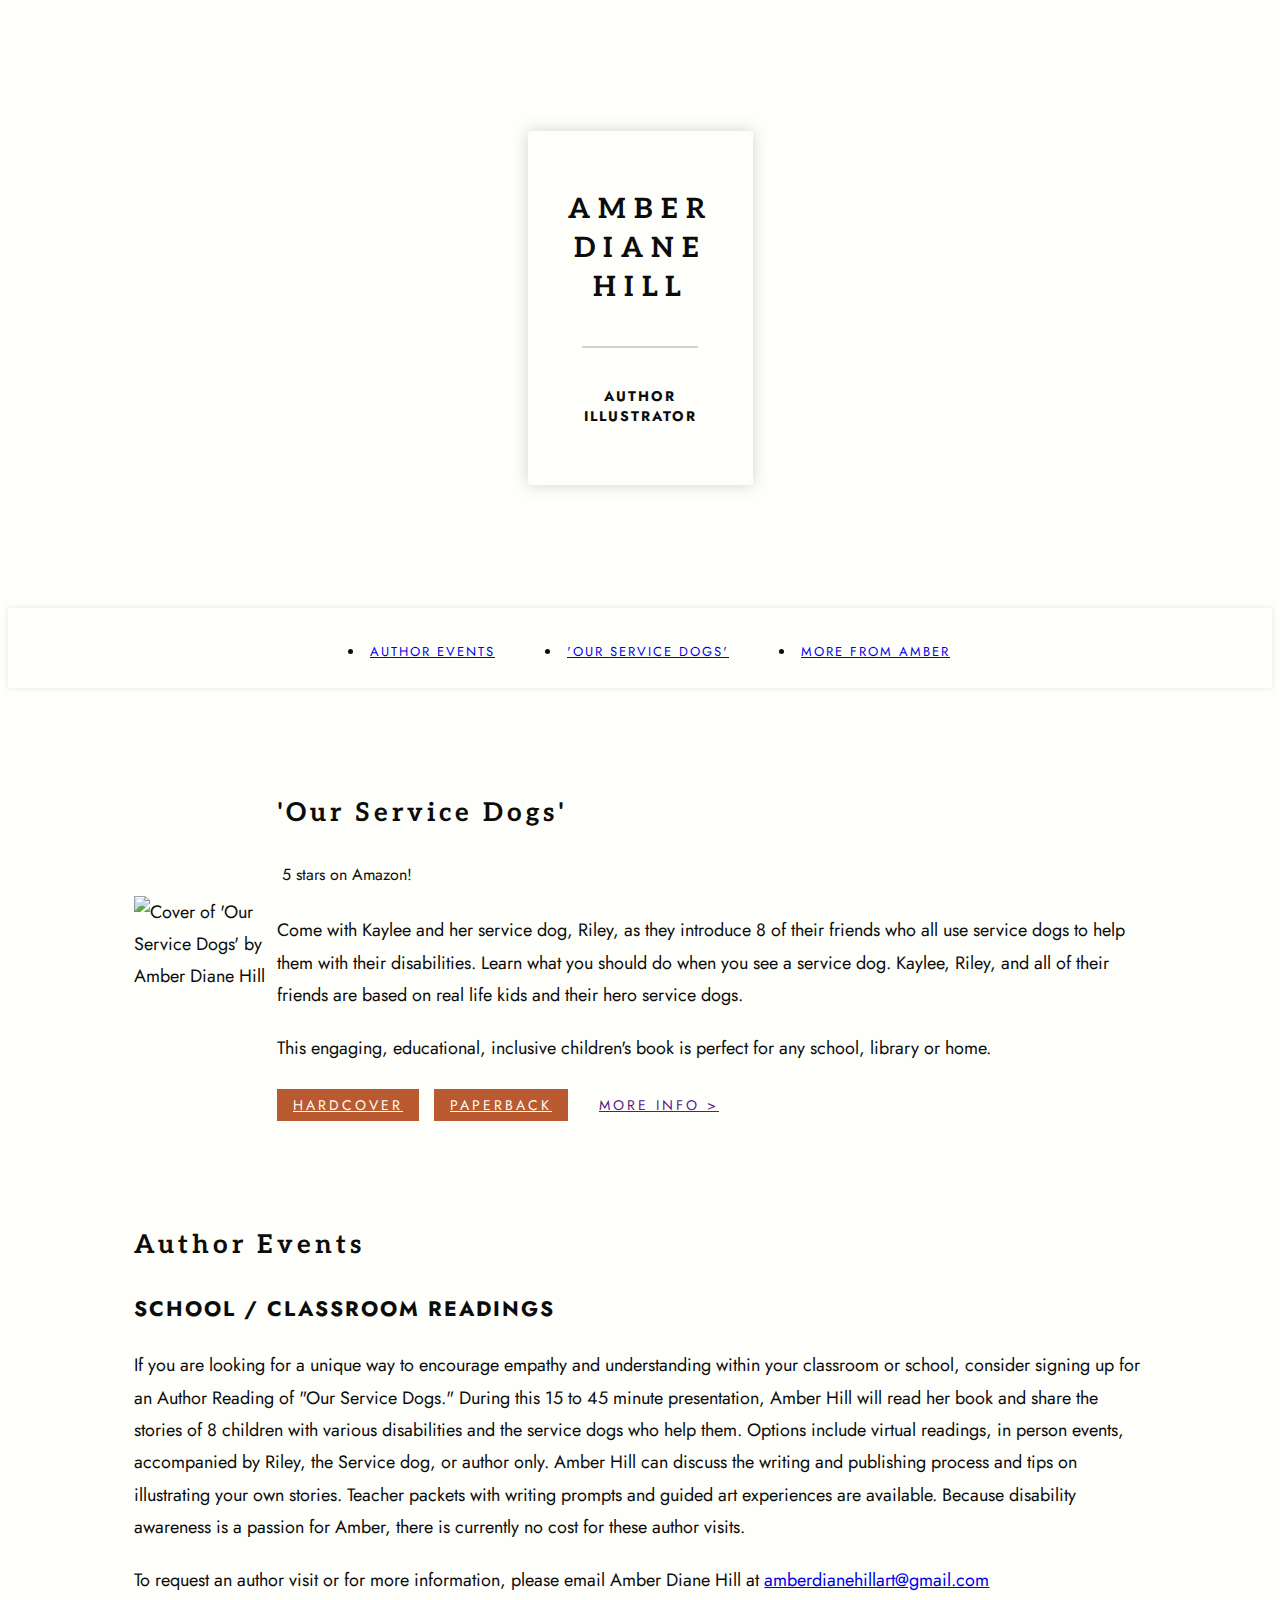
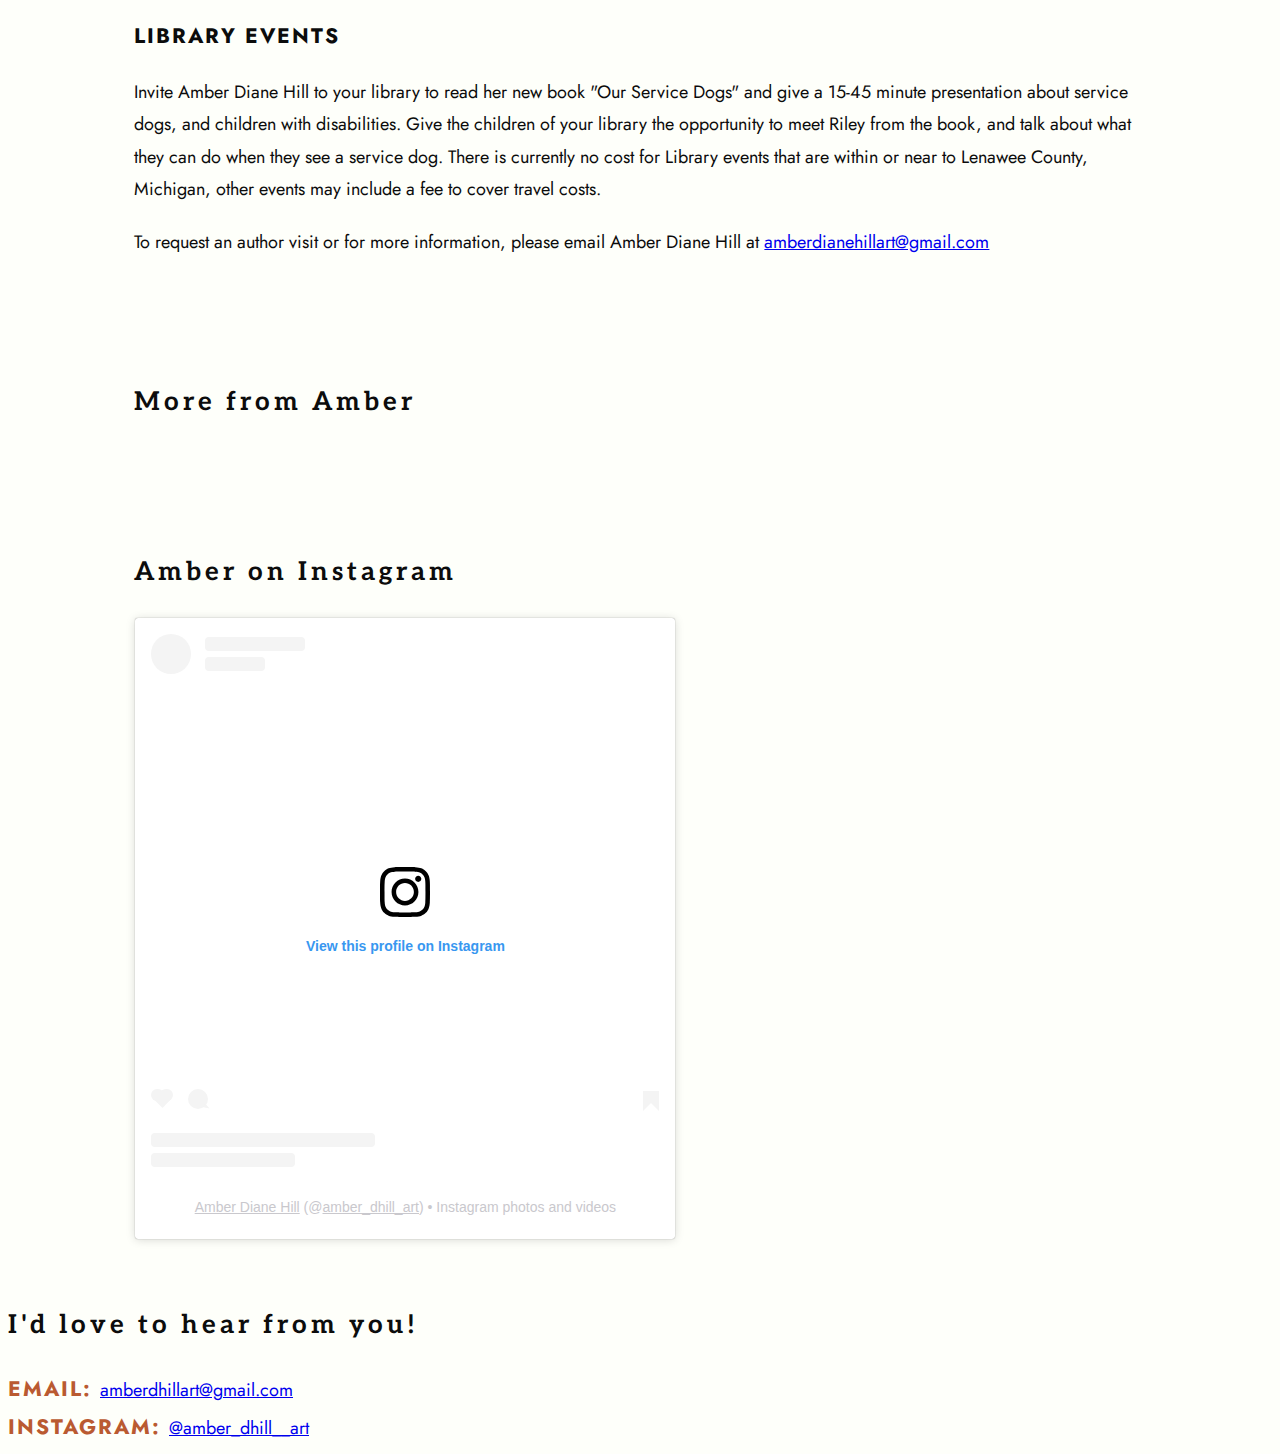
==== commit d3a92670: "added links" ====
--- a/index.html
+++ b/index.html
@@ -36,10 +36,10 @@
   <!-- first section -->
   <section class="section-01">
     <img src="./assets/images/book-01.png" alt="Cover of 'Our Service Dogs' by Amber Diane Hill" class="book-img">
-    <div class="content"> <!-- container for content next to image -->
+    <div class="content-01"> <!-- container for content next to image -->
       <div> <!-- container for heading and stars -->
         <h2>'Our Service Dogs'</h2>
-        <div>
+        <div class="stars-group">
           <img src="./assets/images/stars.png" alt="" class="stars">
           <p class="stars-text">5 stars on Amazon!</p>
         </div>
@@ -53,63 +53,70 @@
         </p>
       </div>
       <div> <!-- container for buttons -->
-        <a href="" class="button-orange">Hardcover</a>
-        <a href="" class="button-orange">Softcover</a>
+        <a href="https://www.amazon.com/Service-Dogs-Amber-Diane-Hill/dp/0578868318/ref=tmm_hrd_swatch_0?_encoding=UTF8&dib_tag=se&dib=eyJ2IjoiMSJ9.[base64].eZcD46jnbJq4WQHxMZTUGWxEIfRmwcAAIBxhJ1jEODY&qid=1713974603&sr=8-1" class="button-orange">Hardcover</a>
+        <a href="https://www.amazon.com/Service-Dogs-Amber-Diane-Hill/dp/B08VM4Q718/ref=tmm_pap_swatch_0?_encoding=UTF8&dib_tag=se&dib=eyJ2IjoiMSJ9.[base64].eZcD46jnbJq4WQHxMZTUGWxEIfRmwcAAIBxhJ1jEODY&qid=1713974603&sr=8-1" class="button-orange">Paperback</a>
         <a href="" class="button-transparent">More Info ></a>
       </div>
     </div>
   </section>
 
   <!-- author events section -->
-  <section id="author-events">
+  <section id="author-events" class="section-02">
     <h2>Author Events</h2>
-    <div>
-      <h3>School / Classroom Readings</h3>
-      <p>
-        If you are looking for a unique way to encourage empathy and understanding within your classroom or school, consider signing up for an Author Reading of "Our Service Dogs." During this 15 to 45 minute presentation, Amber Hill will read her book and share the stories of 8 children with various disabilities and the service dogs who help them. Options include virtual readings, in person events, accompanied by Riley, the Service dog, or author only. Amber Hill can discuss the writing and publishing process and tips on illustrating your own stories. Teacher packets with writing prompts and guided art experiences are available. Because disability awareness is a passion for Amber, there is currently no cost for these author visits.</p>
-      <p>
-        To request an author visit or for more information, please email Amber Diane Hill at amberdhillart@gmail.com
-      </p>
-    </div>
-    <div class="line-vertical"></div>
-    <div>
-      <h3>Library Events</h3>
-      <p>
-        Invite Amber Diane Hill to your library to read her new book "Our Service Dogs" and give a 15-45 minute presentation about service dogs, and children with disabilities. Give the children of your library the opportunity to meet Riley from the book, and talk about what they can do when they see a service dog. There is currently no cost for Library events that are within or near to Lenawee County, Michigan, other events may include a fee to cover travel costs.
-      </p>
-      <p>
-        To request an author visit or for more information, please email Amber Diane Hill at amberdhillart@gmail.com
-      </p>
+    <div class="content-02">
+      <div class="events-paragraph-group">
+        <h3>School / Classroom Readings</h3>
+        <p>
+          If you are looking for a unique way to encourage empathy and understanding within your classroom or school, consider signing up for an Author Reading of "Our Service Dogs." During this 15 to 45 minute presentation, Amber Hill will read her book and share the stories of 8 children with various disabilities and the service dogs who help them. Options include virtual readings, in person events, accompanied by Riley, the Service dog, or author only. Amber Hill can discuss the writing and publishing process and tips on illustrating your own stories. Teacher packets with writing prompts and guided art experiences are available. Because disability awareness is a passion for Amber, there is currently no cost for these author visits.</p>
+        <p>
+          To request an author visit or for more information, please email Amber Diane Hill at <a href="mailto:amberdhillart@gmail.com">amberdianehillart@gmail.com</a>
+        </p>
+      </div>
+      <div class="line-vertical"></div>
+      <div class="events-paragraph-group">
+        <h3>Library Events</h3>
+        <p>
+          Invite Amber Diane Hill to your library to read her new book "Our Service Dogs" and give a 15-45 minute presentation about service dogs, and children with disabilities. Give the children of your library the opportunity to meet Riley from the book, and talk about what they can do when they see a service dog. There is currently no cost for Library events that are within or near to Lenawee County, Michigan, other events may include a fee to cover travel costs.
+        </p>
+        <p>
+          To request an author visit or for more information, please email Amber Diane Hill at <a href="mailto:amberdhillart@gmail.com">amberdianehillart@gmail.com</a>
+        </p>
+      </div>
     </div>
   </section>
 
   <!-- more from Amber section -->
-  <section id="more">
-    <h2>More from Amber:</h2>
-    <div> <!-- container for all "more" images-->
-      <a href=""><img src="./assets/images/GHSP.png" alt="Gospel Home Study Packets"></a> <!-- larger image -->
-      <div> <!-- container for smaller images -->
-        <a href=""><img src="./assets/images/more-01.png" alt=""></a>
-        <a href=""><img src="./assets/images/more-02.png" alt=""></a>
-        <a href=""><img src="./assets/images/more-03.png" alt=""></a>
-        <a href=""><img src="./assets/images/more-04.png" alt=""></a>
-      </div>
+
+  <section id="more" class="section-03">
+    <h2>More from Amber</h2>
+    <div class="image-grid">
+      <a href="http://www.gospelhomestudypackets.com/#/" class="item-01 item"></a>
+      <a href="https://www.amazon.com/Women-Old-Testament-Color-Ponder/dp/B0B4FCVXKC/ref=sr_1_7?crid=CGQE0M032RMS&dib=eyJ2IjoiMSJ9.[base64].eZcD46jnbJq4WQHxMZTUGWxEIfRmwcAAIBxhJ1jEODY&dib_tag=se&keywords=amber+diane+hill&qid=1713974603&sprefix=%2Caps%2C169&sr=8-7" class="item-02 item"></a>
+      <a href="https://www.amazon.com/Color-Learn-My-Baptism-Book/dp/B09CHDZSTL/ref=sr_1_4?crid=CGQE0M032RMS&dib=eyJ2IjoiMSJ9.[base64].eZcD46jnbJq4WQHxMZTUGWxEIfRmwcAAIBxhJ1jEODY&dib_tag=se&keywords=amber+diane+hill&qid=1713974603&sprefix=%2Caps%2C169&sr=8-4" class="item-03 item"></a>
+      <a href="https://www.amazon.com/Testament-Study-Journal-Gospel-Packets/dp/B0BZFCV6JK/ref=sr_1_6?crid=CGQE0M032RMS&dib=eyJ2IjoiMSJ9.[base64].eZcD46jnbJq4WQHxMZTUGWxEIfRmwcAAIBxhJ1jEODY&dib_tag=se&keywords=amber+diane+hill&qid=1713974603&sprefix=%2Caps%2C169&sr=8-6" class="item-04 item"></a>
+      <a href=https://www.amazon.com/Doctrine-Covenants-Study-Journal-Coloring/dp/B08PXFHG2C/ref=sr_1_5?crid=CGQE0M032RMS&dib=eyJ2IjoiMSJ9.[base64].eZcD46jnbJq4WQHxMZTUGWxEIfRmwcAAIBxhJ1jEODY&dib_tag=se&keywords=amber+diane+hill&qid=1713974603&sprefix=%2Caps%2C169&sr=8-5" class="item-05 item"></a>
     </div>
   </section>
 
   <!-- Instagram section -->
-  <section>
+  <section class="section-04">
     <h2>Amber on Instagram</h2>
     <div> <!-- Instagram content pasted directly from Instagram-->
-      <blockquote class="instagram-media" data-instgrm-permalink="https://www.instagram.com/amber_dhill_art/?utm_source=ig_embed&amp;utm_campaign=loading" data-instgrm-version="14" style=" background:#FFF; border:0; border-radius:3px; box-shadow:0 0 1px 0 rgba(0,0,0,0.5),0 1px 10px 0 rgba(0,0,0,0.15); margin: 1px; max-width:540px; min-width:326px; padding:0; width:99.375%; width:-webkit-calc(100% - 2px); width:calc(100% - 2px);"><div style="padding:16px;"> <a href="https://www.instagram.com/amber_dhill_art/?utm_source=ig_embed&amp;utm_campaign=loading" style=" background:#FFFFFF; line-height:0; padding:0 0; text-align:center; text-decoration:none; width:100%;" target="_blank"> <div style=" display: flex; flex-direction: row; align-items: center;"> <div style="background-color: #F4F4F4; border-radius: 50%; flex-grow: 0; height: 40px; margin-right: 14px; width: 40px;"></div> <div style="display: flex; flex-direction: column; flex-grow: 1; justify-content: center;"> <div style=" background-color: #F4F4F4; border-radius: 4px; flex-grow: 0; height: 14px; margin-bottom: 6px; width: 100px;"></div> <div style=" background-color: #F4F4F4; border-radius: 4px; flex-grow: 0; height: 14px; width: 60px;"></div></div></div><div style="padding: 19% 0;"></div> <div style="display:block; height:50px; margin:0 auto 12px; width:50px;"><svg width="50px" height="50px" viewBox="0 0 60 60" version="1.1" xmlns="https://www.w3.org/2000/svg" xmlns:xlink="https://www.w3.org/1999/xlink"><g stroke="none" stroke-width="1" fill="none" fill-rule="evenodd"><g transform="translate(-511.000000, -20.000000)" fill="#000000"><g><path d="M556.869,30.41 C554.814,30.41 553.148,32.076 553.148,34.131 C553.148,36.186 554.814,37.852 556.869,37.852 C558.924,37.852 560.59,36.186 560.59,34.131 C560.59,32.076 558.924,30.41 556.869,30.41 M541,60.657 C535.114,60.657 530.342,55.887 530.342,50 C530.342,44.114 535.114,39.342 541,39.342 C546.887,39.342 551.658,44.114 551.658,50 C551.658,55.887 546.887,60.657 541,60.657 M541,33.886 C532.1,33.886 524.886,41.1 524.886,50 C524.886,58.899 532.1,66.113 541,66.113 C549.9,66.113 557.115,58.899 557.115,50 C557.115,41.1 549.9,33.886 541,33.886 M565.378,62.101 C565.244,65.022 564.756,66.606 564.346,67.663 C563.803,69.06 563.154,70.057 562.106,71.106 C561.058,72.155 560.06,72.803 558.662,73.347 C557.607,73.757 556.021,74.244 553.102,74.378 C549.944,74.521 548.997,74.552 541,74.552 C533.003,74.552 532.056,74.521 528.898,74.378 C525.979,74.244 524.393,73.757 523.338,73.347 C521.94,72.803 520.942,72.155 519.894,71.106 C518.846,70.057 518.197,69.06 517.654,67.663 C517.244,66.606 516.755,65.022 516.623,62.101 C516.479,58.943 516.448,57.996 516.448,50 C516.448,42.003 516.479,41.056 516.623,37.899 C516.755,34.978 517.244,33.391 517.654,32.338 C518.197,30.938 518.846,29.942 519.894,28.894 C520.942,27.846 521.94,27.196 523.338,26.654 C524.393,26.244 525.979,25.756 528.898,25.623 C532.057,25.479 533.004,25.448 541,25.448 C548.997,25.448 549.943,25.479 553.102,25.623 C556.021,25.756 557.607,26.244 558.662,26.654 C560.06,27.196 561.058,27.846 562.106,28.894 C563.154,29.942 563.803,30.938 564.346,32.338 C564.756,33.391 565.244,34.978 565.378,37.899 C565.522,41.056 565.552,42.003 565.552,50 C565.552,57.996 565.522,58.943 565.378,62.101 M570.82,37.631 C570.674,34.438 570.167,32.258 569.425,30.349 C568.659,28.377 567.633,26.702 565.965,25.035 C564.297,23.368 562.623,22.342 560.652,21.575 C558.743,20.834 556.562,20.326 553.369,20.18 C550.169,20.033 549.148,20 541,20 C532.853,20 531.831,20.033 528.631,20.18 C525.438,20.326 523.257,20.834 521.349,21.575 C519.376,22.342 517.703,23.368 516.035,25.035 C514.368,26.702 513.342,28.377 512.574,30.349 C511.834,32.258 511.326,34.438 511.181,37.631 C511.035,40.831 511,41.851 511,50 C511,58.147 511.035,59.17 511.181,62.369 C511.326,65.562 511.834,67.743 512.574,69.651 C513.342,71.625 514.368,73.296 516.035,74.965 C517.703,76.634 519.376,77.658 521.349,78.425 C523.257,79.167 525.438,79.673 528.631,79.82 C531.831,79.965 532.853,80.001 541,80.001 C549.148,80.001 550.169,79.965 553.369,79.82 C556.562,79.673 558.743,79.167 560.652,78.425 C562.623,77.658 564.297,76.634 565.965,74.965 C567.633,73.296 568.659,71.625 569.425,69.651 C570.167,67.743 570.674,65.562 570.82,62.369 C570.966,59.17 571,58.147 571,50 C571,41.851 570.966,40.831 570.82,37.631"></path></g></g></g></svg></div><div style="padding-top: 8px;"> <div style=" color:#3897f0; font-family:Arial,sans-serif; font-size:14px; font-style:normal; font-weight:550; line-height:18px;">View this profile on Instagram</div></div><div style="padding: 12.5% 0;"></div> <div style="display: flex; flex-direction: row; margin-bottom: 14px; align-items: center;"><div> <div style="background-color: #F4F4F4; border-radius: 50%; height: 12.5px; width: 12.5px; transform: translateX(0px) translateY(7px);"></div> <div style="background-color: #F4F4F4; height: 12.5px; transform: rotate(-45deg) translateX(3px) translateY(1px); width: 12.5px; flex-grow: 0; margin-right: 14px; margin-left: 2px;"></div> <div style="background-color: #F4F4F4; border-radius: 50%; height: 12.5px; width: 12.5px; transform: translateX(9px) translateY(-18px);"></div></div><div style="margin-left: 8px;"> <div style=" background-color: #F4F4F4; border-radius: 50%; flex-grow: 0; height: 20px; width: 20px;"></div> <div style=" width: 0; height: 0; border-top: 2px solid transparent; border-left: 6px solid #f4f4f4; border-bottom: 2px solid transparent; transform: translateX(16px) translateY(-4px) rotate(30deg)"></div></div><div style="margin-left: auto;"> <div style=" width: 0px; border-top: 8px solid #F4F4F4; border-right: 8px solid transparent; transform: translateY(16px);"></div> <div style=" background-color: #F4F4F4; flex-grow: 0; height: 12px; width: 16px; transform: translateY(-4px);"></div> <div style=" width: 0; height: 0; border-top: 8px solid #F4F4F4; border-left: 8px solid transparent; transform: translateY(-4px) translateX(8px);"></div></div></div> <div style="display: flex; flex-direction: column; flex-grow: 1; justify-content: center; margin-bottom: 24px;"> <div style=" background-color: #F4F4F4; border-radius: 4px; flex-grow: 0; height: 14px; margin-bottom: 6px; width: 224px;"></div> <div style=" background-color: #F4F4F4; border-radius: 4px; flex-grow: 0; height: 14px; width: 144px;"></div></div></a><p style=" color:#c9c8cd; font-family:Arial,sans-serif; font-size:14px; line-height:17px; margin-bottom:0; margin-top:8px; overflow:hidden; padding:8px 0 7px; text-align:center; text-overflow:ellipsis; white-space:nowrap;"><a href="https://www.instagram.com/amber_dhill_art/?utm_source=ig_embed&amp;utm_campaign=loading" style=" color:#c9c8cd; font-family:Arial,sans-serif; font-size:14px; font-style:normal; font-weight:normal; line-height:17px;" target="_blank">Amber Diane Hill</a> (@<a href="https://www.instagram.com/amber_dhill_art/?utm_source=ig_embed&amp;utm_campaign=loading" style=" color:#c9c8cd; font-family:Arial,sans-serif; font-size:14px; font-style:normal; font-weight:normal; line-height:17px;" target="_blank">amber_dhill_art</a>) • Instagram photos and videos</p></div></blockquote> <script async src="//www.instagram.com/embed.js"></script>    </div>
+      <blockquote class="instagram-media" data-instgrm-permalink="https://www.instagram.com/amber_dhill_art/?utm_source=ig_embed&amp;utm_campaign=loading" data-instgrm-version="14" style=" background:#FFF; border:0; border-radius:3px; box-shadow:0 0 1px 0 rgba(0,0,0,0.5),0 1px 10px 0 rgba(0,0,0,0.15); margin: 1px; max-width:540px; min-width:326px; padding:0; width:99.375%; width:-webkit-calc(100% - 2px); width:calc(100% - 2px);"><div style="padding:16px;"> <a href="https://www.instagram.com/amber_dhill_art/?utm_source=ig_embed&amp;utm_campaign=loading" style=" background:#FFFFFF; line-height:0; padding:0 0; text-align:center; text-decoration:none; width:100%;" target="_blank"> <div style=" display: flex; flex-direction: row; align-items: center;"> <div style="background-color: #F4F4F4; border-radius: 50%; flex-grow: 0; height: 40px; margin-right: 14px; width: 40px;"></div> <div style="display: flex; flex-direction: column; flex-grow: 1; justify-content: center;"> <div style=" background-color: #F4F4F4; border-radius: 4px; flex-grow: 0; height: 14px; margin-bottom: 6px; width: 100px;"></div> <div style=" background-color: #F4F4F4; border-radius: 4px; flex-grow: 0; height: 14px; width: 60px;"></div></div></div><div style="padding: 19% 0;"></div> <div style="display:block; height:50px; margin:0 auto 12px; width:50px;"><svg width="50px" height="50px" viewBox="0 0 60 60" version="1.1" xmlns="https://www.w3.org/2000/svg" xmlns:xlink="https://www.w3.org/1999/xlink"><g stroke="none" stroke-width="1" fill="none" fill-rule="evenodd"><g transform="translate(-511.000000, -20.000000)" fill="#000000"><g><path d="M556.869,30.41 C554.814,30.41 553.148,32.076 553.148,34.131 C553.148,36.186 554.814,37.852 556.869,37.852 C558.924,37.852 560.59,36.186 560.59,34.131 C560.59,32.076 558.924,30.41 556.869,30.41 M541,60.657 C535.114,60.657 530.342,55.887 530.342,50 C530.342,44.114 535.114,39.342 541,39.342 C546.887,39.342 551.658,44.114 551.658,50 C551.658,55.887 546.887,60.657 541,60.657 M541,33.886 C532.1,33.886 524.886,41.1 524.886,50 C524.886,58.899 532.1,66.113 541,66.113 C549.9,66.113 557.115,58.899 557.115,50 C557.115,41.1 549.9,33.886 541,33.886 M565.378,62.101 C565.244,65.022 564.756,66.606 564.346,67.663 C563.803,69.06 563.154,70.057 562.106,71.106 C561.058,72.155 560.06,72.803 558.662,73.347 C557.607,73.757 556.021,74.244 553.102,74.378 C549.944,74.521 548.997,74.552 541,74.552 C533.003,74.552 532.056,74.521 528.898,74.378 C525.979,74.244 524.393,73.757 523.338,73.347 C521.94,72.803 520.942,72.155 519.894,71.106 C518.846,70.057 518.197,69.06 517.654,67.663 C517.244,66.606 516.755,65.022 516.623,62.101 C516.479,58.943 516.448,57.996 516.448,50 C516.448,42.003 516.479,41.056 516.623,37.899 C516.755,34.978 517.244,33.391 517.654,32.338 C518.197,30.938 518.846,29.942 519.894,28.894 C520.942,27.846 521.94,27.196 523.338,26.654 C524.393,26.244 525.979,25.756 528.898,25.623 C532.057,25.479 533.004,25.448 541,25.448 C548.997,25.448 549.943,25.479 553.102,25.623 C556.021,25.756 557.607,26.244 558.662,26.654 C560.06,27.196 561.058,27.846 562.106,28.894 C563.154,29.942 563.803,30.938 564.346,32.338 C564.756,33.391 565.244,34.978 565.378,37.899 C565.522,41.056 565.552,42.003 565.552,50 C565.552,57.996 565.522,58.943 565.378,62.101 M570.82,37.631 C570.674,34.438 570.167,32.258 569.425,30.349 C568.659,28.377 567.633,26.702 565.965,25.035 C564.297,23.368 562.623,22.342 560.652,21.575 C558.743,20.834 556.562,20.326 553.369,20.18 C550.169,20.033 549.148,20 541,20 C532.853,20 531.831,20.033 528.631,20.18 C525.438,20.326 523.257,20.834 521.349,21.575 C519.376,22.342 517.703,23.368 516.035,25.035 C514.368,26.702 513.342,28.377 512.574,30.349 C511.834,32.258 511.326,34.438 511.181,37.631 C511.035,40.831 511,41.851 511,50 C511,58.147 511.035,59.17 511.181,62.369 C511.326,65.562 511.834,67.743 512.574,69.651 C513.342,71.625 514.368,73.296 516.035,74.965 C517.703,76.634 519.376,77.658 521.349,78.425 C523.257,79.167 525.438,79.673 528.631,79.82 C531.831,79.965 532.853,80.001 541,80.001 C549.148,80.001 550.169,79.965 553.369,79.82 C556.562,79.673 558.743,79.167 560.652,78.425 C562.623,77.658 564.297,76.634 565.965,74.965 C567.633,73.296 568.659,71.625 569.425,69.651 C570.167,67.743 570.674,65.562 570.82,62.369 C570.966,59.17 571,58.147 571,50 C571,41.851 570.966,40.831 570.82,37.631"></path></g></g></g></svg></div><div style="padding-top: 8px;"> <div style=" color:#3897f0; font-family:Arial,sans-serif; font-size:14px; font-style:normal; font-weight:550; line-height:18px;">View this profile on Instagram</div></div><div style="padding: 12.5% 0;"></div> <div style="display: flex; flex-direction: row; margin-bottom: 14px; align-items: center;"><div> <div style="background-color: #F4F4F4; border-radius: 50%; height: 12.5px; width: 12.5px; transform: translateX(0px) translateY(7px);"></div> <div style="background-color: #F4F4F4; height: 12.5px; transform: rotate(-45deg) translateX(3px) translateY(1px); width: 12.5px; flex-grow: 0; margin-right: 14px; margin-left: 2px;"></div> <div style="background-color: #F4F4F4; border-radius: 50%; height: 12.5px; width: 12.5px; transform: translateX(9px) translateY(-18px);"></div></div><div style="margin-left: 8px;"> <div style=" background-color: #F4F4F4; border-radius: 50%; flex-grow: 0; height: 20px; width: 20px;"></div> <div style=" width: 0; height: 0; border-top: 2px solid transparent; border-left: 6px solid #f4f4f4; border-bottom: 2px solid transparent; transform: translateX(16px) translateY(-4px) rotate(30deg)"></div></div><div style="margin-left: auto;"> <div style=" width: 0px; border-top: 8px solid #F4F4F4; border-right: 8px solid transparent; transform: translateY(16px);"></div> <div style=" background-color: #F4F4F4; flex-grow: 0; height: 12px; width: 16px; transform: translateY(-4px);"></div> <div style=" width: 0; height: 0; border-top: 8px solid #F4F4F4; border-left: 8px solid transparent; transform: translateY(-4px) translateX(8px);"></div></div></div> <div style="display: flex; flex-direction: column; flex-grow: 1; justify-content: center; margin-bottom: 24px;"> <div style=" background-color: #F4F4F4; border-radius: 4px; flex-grow: 0; height: 14px; margin-bottom: 6px; width: 224px;"></div> <div style=" background-color: #F4F4F4; border-radius: 4px; flex-grow: 0; height: 14px; width: 144px;"></div></div></a><p style=" color:#c9c8cd; font-family:Arial,sans-serif; font-size:14px; line-height:17px; margin-bottom:0; margin-top:8px; overflow:hidden; padding:8px 0 7px; text-align:center; text-overflow:ellipsis; white-space:nowrap;"><a href="https://www.instagram.com/amber_dhill_art/?utm_source=ig_embed&amp;utm_campaign=loading" style=" color:#c9c8cd; font-family:Arial,sans-serif; font-size:14px; font-style:normal; font-weight:normal; line-height:17px;" target="_blank">Amber Diane Hill</a> (@<a href="https://www.instagram.com/amber_dhill_art/?utm_source=ig_embed&amp;utm_campaign=loading" style=" color:#c9c8cd; font-family:Arial,sans-serif; font-size:14px; font-style:normal; font-weight:normal; line-height:17px;" target="_blank">amber_dhill_art</a>) • Instagram photos and videos</p></div></blockquote> <script async src="//www.instagram.com/embed.js"></script> 
       <!-- End of pasted content--------------------- -->
+    </div>
   </section>
 
   <footer>
     <h2>I'd love to hear from you!</h2>
-    <h3>EMAIL: </h3><a href="mailto:amberdhillart@gmail.com">amberdhillart@gmail.com</a>
-    </br>
-    <h3>INSTAGRAM: </h3><a href="https://www.instagram.com/amber_dhill_art/?hl=en">@amber_dhill__art</a>
+    <div>
+      <h3>EMAIL: </h3>
+      <a href="mailto:amberdhillart@gmail.com">amberdhillart@gmail.com</a>
+    </div>
+    <div>
+      <h3>INSTAGRAM: </h3>
+      <a href="https://www.instagram.com/amber_dhill_art/?hl=en">@amber_dhill__art</a>
+    </div>
   </footer>
 
 </body>
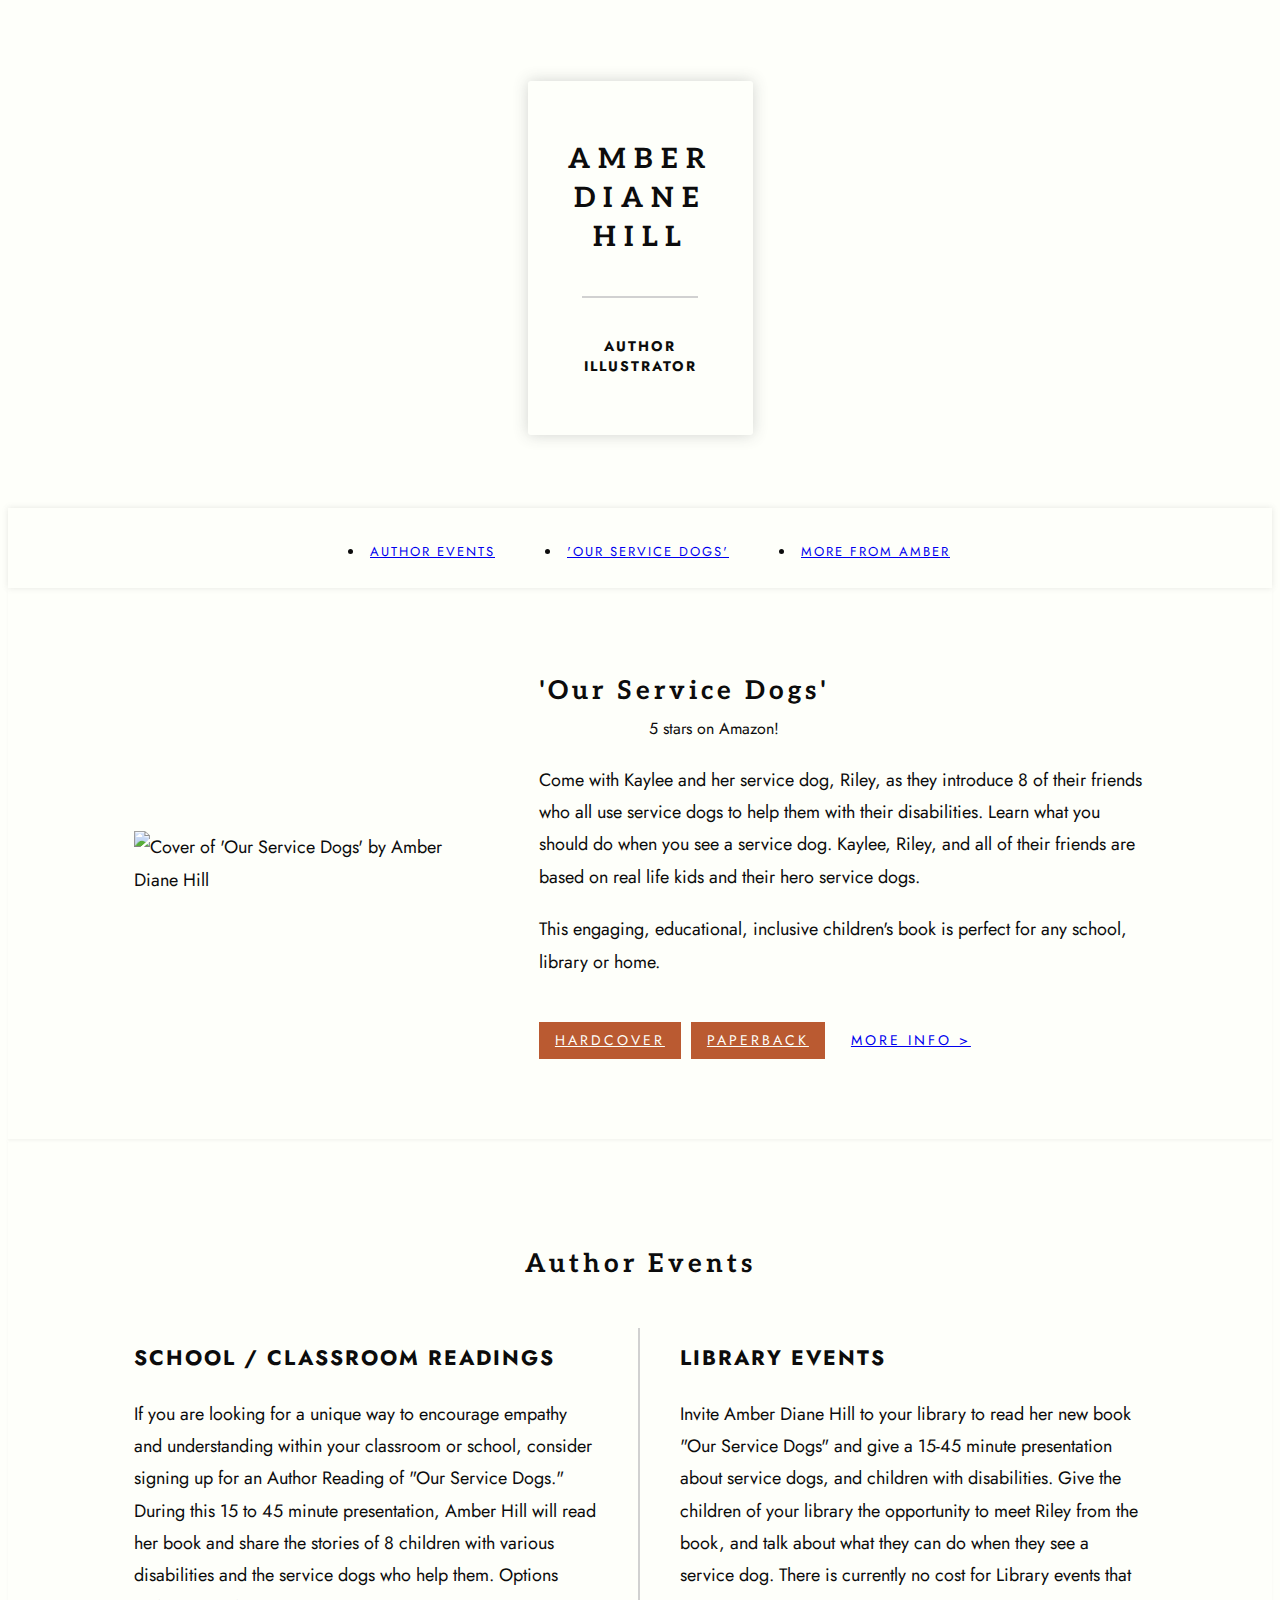
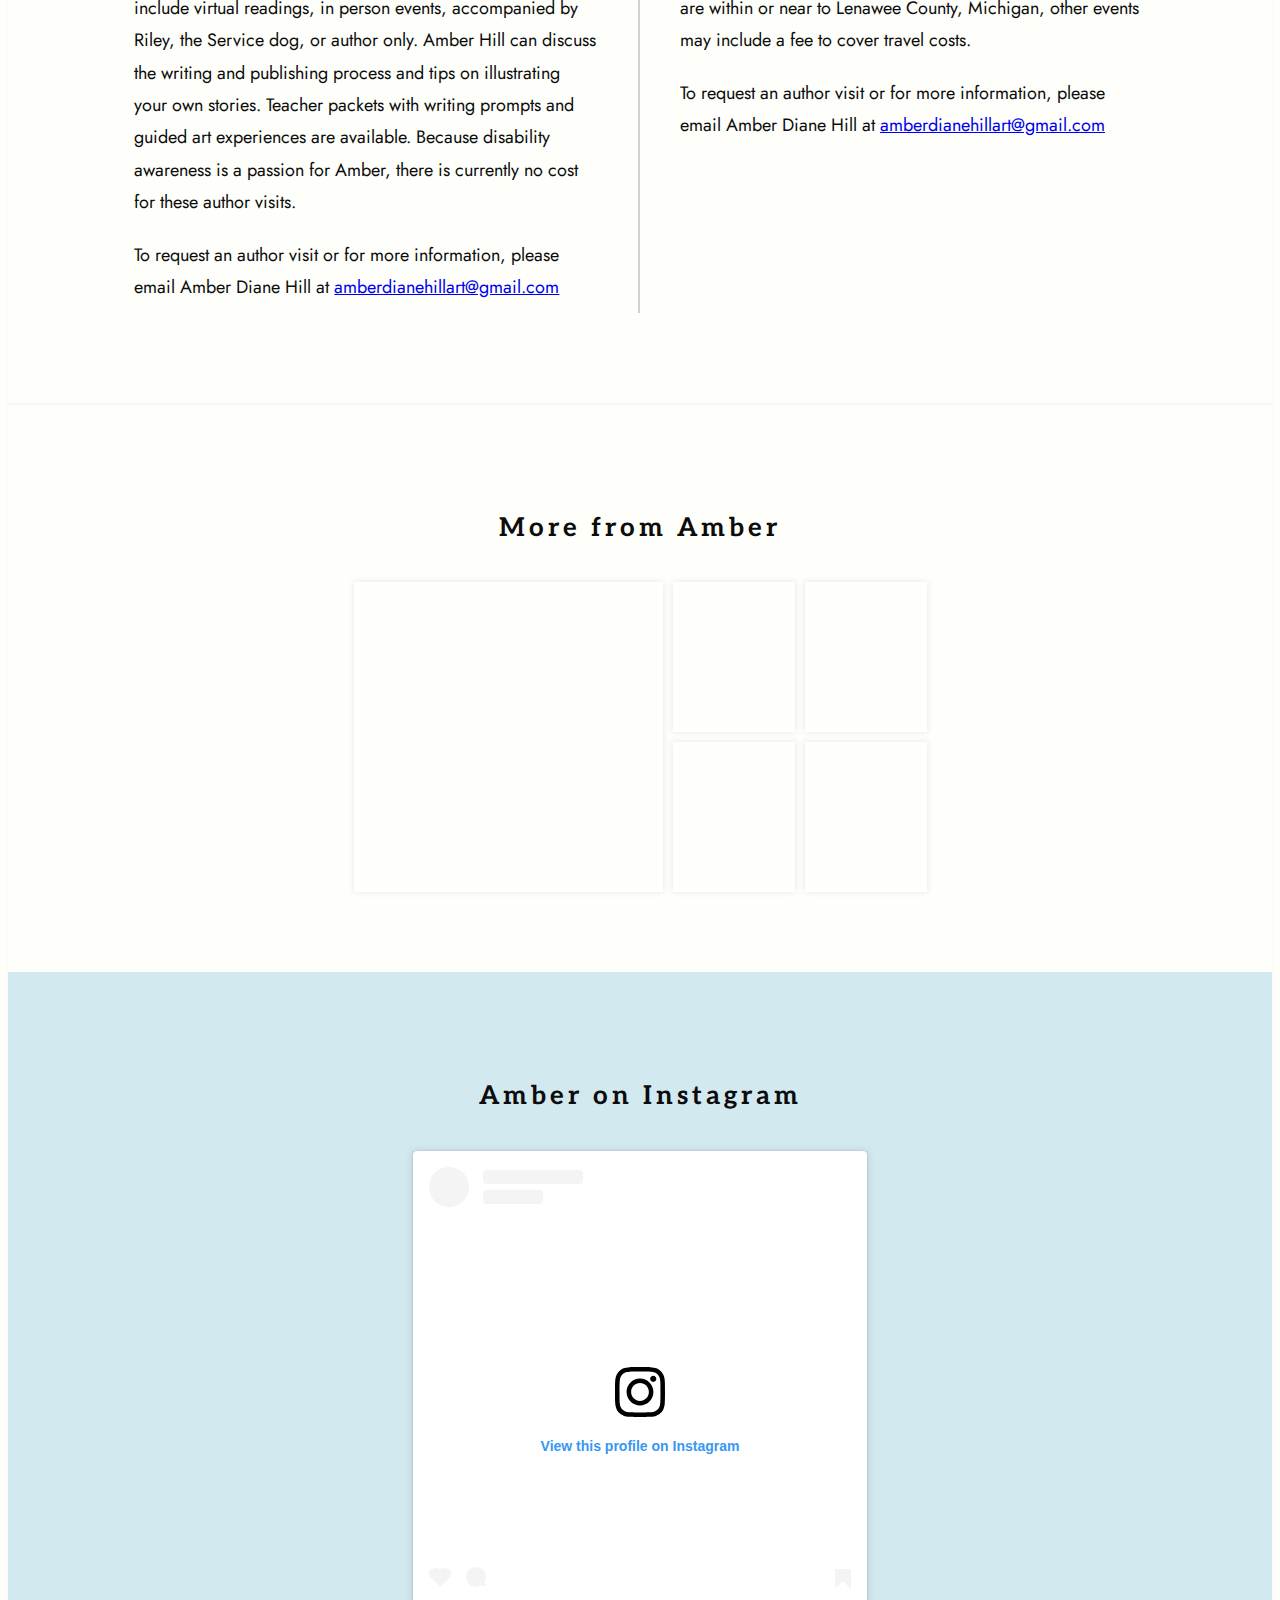
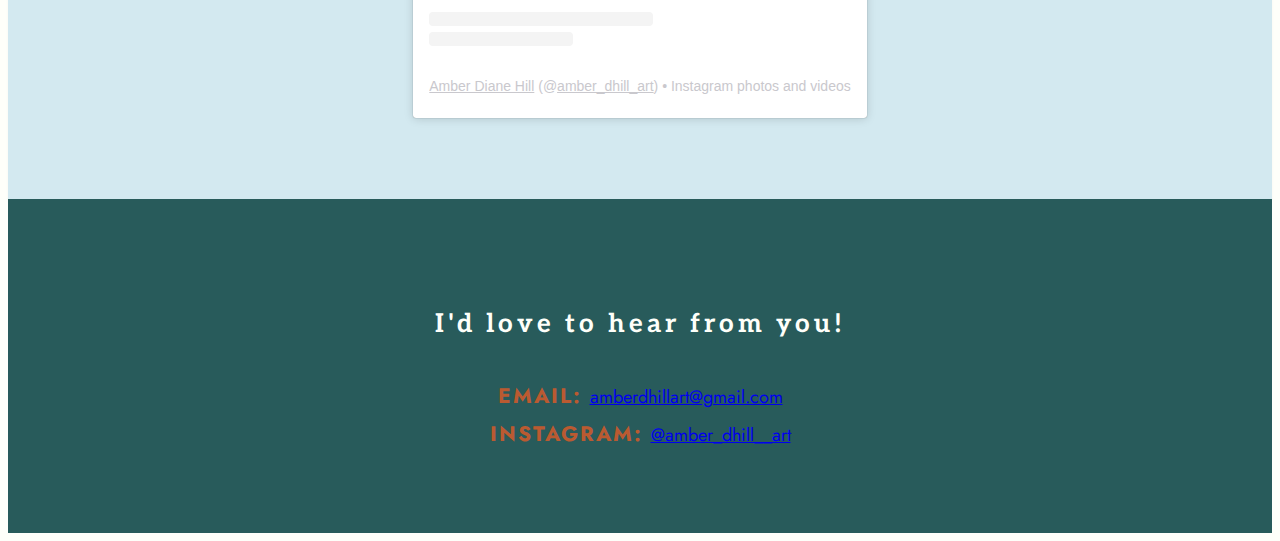
==== commit 27f59802: "added media queries to index for responsive design" ====
--- a/index.html
+++ b/index.html
@@ -2,17 +2,17 @@
 <html lang="en-us">
 <head>
   <meta charset="UTF-8">
-  <meta name="description" content="Description here">
-  <meta name="keywords" content="Keywords here">
-  <meta name="author" content="Author here">
+  <meta name="description" content="Amber Diane Hill is an author and illustrator, best known for her book, 'Our Service Dogs'. See her projects or request a visit in your classroom or library.">
+  <meta name="author" content="Amber Diane Hill">
   <meta name="viewport" content="width=device-width, initial-scale=1.0">
 
   <title>Amber Diane Hill</title>
+  <link rel="icon" type="image/x-icon" href="./assets/images/favicon.png">
   <!-- Google fonts ------>
   <link rel="preconnect" href="https://fonts.googleapis.com">
   <link rel="preconnect" href="https://fonts.gstatic.com" crossorigin>
   <link href="https://fonts.googleapis.com/css2?family=Aleo:ital,wght@0,100..900;1,100..900&family=Jost:ital,wght@0,100..900;1,100..900&display=swap" rel="stylesheet">
-
+  <!-- ----- -->
   <link rel="stylesheet" href="./assets/css/reset.css">
   <link rel="stylesheet" href="./assets/css/styles.css">
 </head>
@@ -28,7 +28,7 @@
   <nav class="shadow-01">
     <ul>
       <li><a href="#author-events">Author Events</a></li>
-      <li><a href="#">'Our Service Dogs'</a></li>
+      <li><a href="./our-service-dogs.html">'Our Service Dogs'</a></li>
       <li><a href="#more">More From Amber</a></li>
     </ul>
   </nav>
@@ -37,7 +37,7 @@
   <section class="section-01">
     <img src="./assets/images/book-01.png" alt="Cover of 'Our Service Dogs' by Amber Diane Hill" class="book-img">
     <div class="content-01"> <!-- container for content next to image -->
-      <div> <!-- container for heading and stars -->
+      <div class="heading-stars"> <!-- container for heading and stars -->
         <h2>'Our Service Dogs'</h2>
         <div class="stars-group">
           <img src="./assets/images/stars.png" alt="" class="stars">
@@ -52,10 +52,10 @@
           This engaging, educational, inclusive children's book is perfect for any school, library or home.
         </p>
       </div>
-      <div> <!-- container for buttons -->
+      <div class="button-container"> <!-- container for buttons -->
         <a href="https://www.amazon.com/Service-Dogs-Amber-Diane-Hill/dp/0578868318/ref=tmm_hrd_swatch_0?_encoding=UTF8&dib_tag=se&dib=eyJ2IjoiMSJ9.[base64].eZcD46jnbJq4WQHxMZTUGWxEIfRmwcAAIBxhJ1jEODY&qid=1713974603&sr=8-1" class="button-orange">Hardcover</a>
         <a href="https://www.amazon.com/Service-Dogs-Amber-Diane-Hill/dp/B08VM4Q718/ref=tmm_pap_swatch_0?_encoding=UTF8&dib_tag=se&dib=eyJ2IjoiMSJ9.[base64].eZcD46jnbJq4WQHxMZTUGWxEIfRmwcAAIBxhJ1jEODY&qid=1713974603&sr=8-1" class="button-orange">Paperback</a>
-        <a href="" class="button-transparent">More Info ></a>
+        <a href="./our-service-dogs.html" class="button-transparent">More Info ></a>
       </div>
     </div>
   </section>
--- a/assets/css/styles.css
+++ b/assets/css/styles.css
@@ -17,7 +17,8 @@
 }
 
 section {
-  padding: 40px 10%;
+  padding: 80px 10%;
+  box-shadow: 0 2px 2px #d2d2d22c;
 }
 
 .shadow-01 {
@@ -34,6 +35,7 @@
   font-size: 14px;
   padding: 6px 16px;
   margin-right: 10px;
+  flex-shrink: 0;
   transition: background-color .15s;
 }
 
@@ -70,6 +72,7 @@
 h2 {
   font-size: 26px;
   letter-spacing: 4px;
+  margin-bottom: 30px;
 }
 
 h3 {
@@ -90,7 +93,7 @@
   background-image: url(../images/ocean.png);
   background-size: cover;
   background-position: 50% 70%;
-  height: 600px;
+  height: 500px;
   display: flex;
   align-items: center;
   justify-content: center;
@@ -118,17 +121,17 @@
   display: flex;
   align-items: flex-end;
   justify-content: center;
-  margin-bottom: 40px;
 }
 
 nav ul {
   font-size: 13px;
   text-transform: uppercase;
   letter-spacing: 2px;
+  display: flex;
+  flex-wrap: wrap;
 }
 
 nav li {
-  float: left;
   margin: 10px 30px;
   padding: 2px 6px;
   transition: background-color .15s;
@@ -147,30 +150,301 @@
 
 .book-img {
   width: 35%;
-}
-
-.section-01 .content {
+  min-width: 300px;
+  margin-right: 20px;
+}
+
+.content-01 {
   width: 60%;
   display: flex;
   flex-direction: column;
   justify-content: space-between;
 }
 
+.content-01 h2 {
+ margin: 0;
+}
+
+.stars-group {
+  display: flex;
+  align-items: center;
+}
 .stars {
   width: 100px;
+  margin-right: 10px;
 }
 
 .stars-text {
   font-size: 16px;
-  display: inline;
+  margin: 0;
 }
 
 .paragraph-group {
-  margin: 24px 0;
+  margin-bottom: 24px;
+}
+
+.button-container {
+  display: flex;
+  flex-wrap: wrap;
+}
+
+/* Author events section --------- */
+.section-02 {
+  display: flex;
+  flex-direction: column;
+  align-items: center;
+}
+
+.content-02 {
+  display: flex;
+}
+
+.line-vertical {
+  background-color: var(--gray);
+  width: 2px;
+  margin: 10px 40px;
+}
+
+.events-paragraph-group {
+  flex: 0 0 calc(50% - 42px);
+}
+
+/* More from Amber section --------- */
+.section-03 {
+  display: flex;
+  flex-direction: column;
+  align-items: center;
+}
+
+.image-grid {
+  display: grid;
+  gap: 10px;
+  grid-template-rows: 150px 150px;
+  grid-template-columns: 309px 122px 122px;
+}
+
+.item {
+  background-size: contain;
+  background-repeat: no-repeat;
+  border: 6px solid white;
+  box-shadow: 0 0 6px #7272722c;
+  transition: border .2s;
+}
+
+.item:hover {
+  border: 6px solid var(--blue);
+}
+
+.item-01 {
+  grid-row: span 2;
+  background-image: url(../images/more-01.png);
+}
+
+.item-02 {
+  background-image: url(../images/more-02.png);
+}
+
+.item-03 {
+  background-image: url(../images/more-03.png);
+}
+
+.item-04 {
+  background-image: url(../images/more-04.png);
+}
+
+.item-05 {
+  background-image: url(../images/more-05.png);
+}
+
+/* Instagram section styles */
+.section-04 {
+  display: flex;
+  flex-direction: column;
+  align-items: center;
+  background-color: var(--blue);
 }
 
 /* Footer styles ---------------- */
+footer {
+  background-color: var(--teal);
+  color: var(--light);
+  display: flex;
+  flex-direction: column;
+  align-items: center;
+  padding: 80px 10%;
+}
+
 footer h3{
   color: var(--orange);
+  font-weight: bold;
   display: inline;
+}
+
+/* Media queries for responsiveness */
+@media screen and (min-width: 1400px) {
+  section {
+    padding: 80px 20%;
+  }
+ /* More from Amber section styles --- */
+  .image-grid {
+    grid-template-rows: 200px 200px;
+    grid-template-columns: 410px 163px 163px;
+    }
+}
+
+@media screen and (max-width: 990px) { 
+  .button-transparent {
+    order: -2;
+    margin: -30px 80% 20px -16px;
+  }
+}
+
+@media screen and (max-width: 800px) {
+  p {
+    text-align: center;
+  }
+
+  /* section 1 styles ----- */
+  .section-01 {
+    flex-direction: column;
+  }
+
+  .content-01 {
+    width: 100%;
+  }
+
+  .button-container {
+    justify-content: center;
+  }
+
+  .button-transparent {
+    order: 0;
+    margin: 0;
+  }
+
+  .book-img {
+    margin: 0 0 20px 0;
+  }
+
+  .heading-stars {
+    display: flex;
+    flex-direction: column;
+    align-items: center;
+  }
+
+  /* Author events section styles ------- */
+  .content-02 {
+    flex-direction: column;
+  }
+
+  .content-02 h3 {
+    text-align: center;
+  }
+}
+
+@media screen and (max-width: 670px) {
+  body {
+    font-size: 16px;
+  }
+
+  section, footer {
+    padding: 40px 10%;
+  }
+
+  /* Header styles------ */
+  header {
+    height: 400px;
+  }
+
+  h1 {
+    font-size: 20px;
+    letter-spacing: 4px;
+  }
+
+  h2 {
+    text-align: center;
+  }
+
+  h4 {
+    font-size: 12px;
+  }
+
+  .line-horizontal {
+    margin: 10px 0;
+  }
+
+  .title-box {
+    padding: 30px;
+  }
+
+  nav {
+    height: auto;
+  }
+
+  nav ul {
+    flex-direction: column;
+    align-items: center;
+  }
+
+  nav ul li {
+    margin: 5px;
+  }
+
+  /* Section 1 styles---- */
+  .button-transparent {
+    order: -2;
+    margin: -30px 40% 20px 40%;
+  }
+
+  /* More from Amber section styles ---*/
+  .image-grid {
+    grid-template-columns: 150px 150px;
+    grid-template-rows: 309px 184px 184px;   
+  }
+
+  .item-01 {
+    grid-row: span 1;
+    grid-column: span 2;
+  }
+}
+
+@media screen and (max-width: 370px) {
+  body {
+    font-size: 14px;
+  }
+  
+  /* Header styles-------- */
+  header {
+    height: 300px;
+  }
+
+  /* Section 1 styles ------ */
+  .book-img {
+    width: 100%;
+    min-width: auto;
+  }
+
+  .stars-text {
+    display: none;
+  }
+  
+  .button-container {
+    flex-direction: column;
+  }
+
+  .button-orange {
+    margin: 5px 15%;
+    text-align: center;
+  }
+
+  .button-transparent {
+    margin: -20px 5px 20px;
+    text-align: center;
+  }
+
+  /* More from Amber section styles ---- */
+  .image-grid {
+    grid-template-columns: 120px 120px;
+    grid-template-rows: 249px 146px 146px;
+  }
 }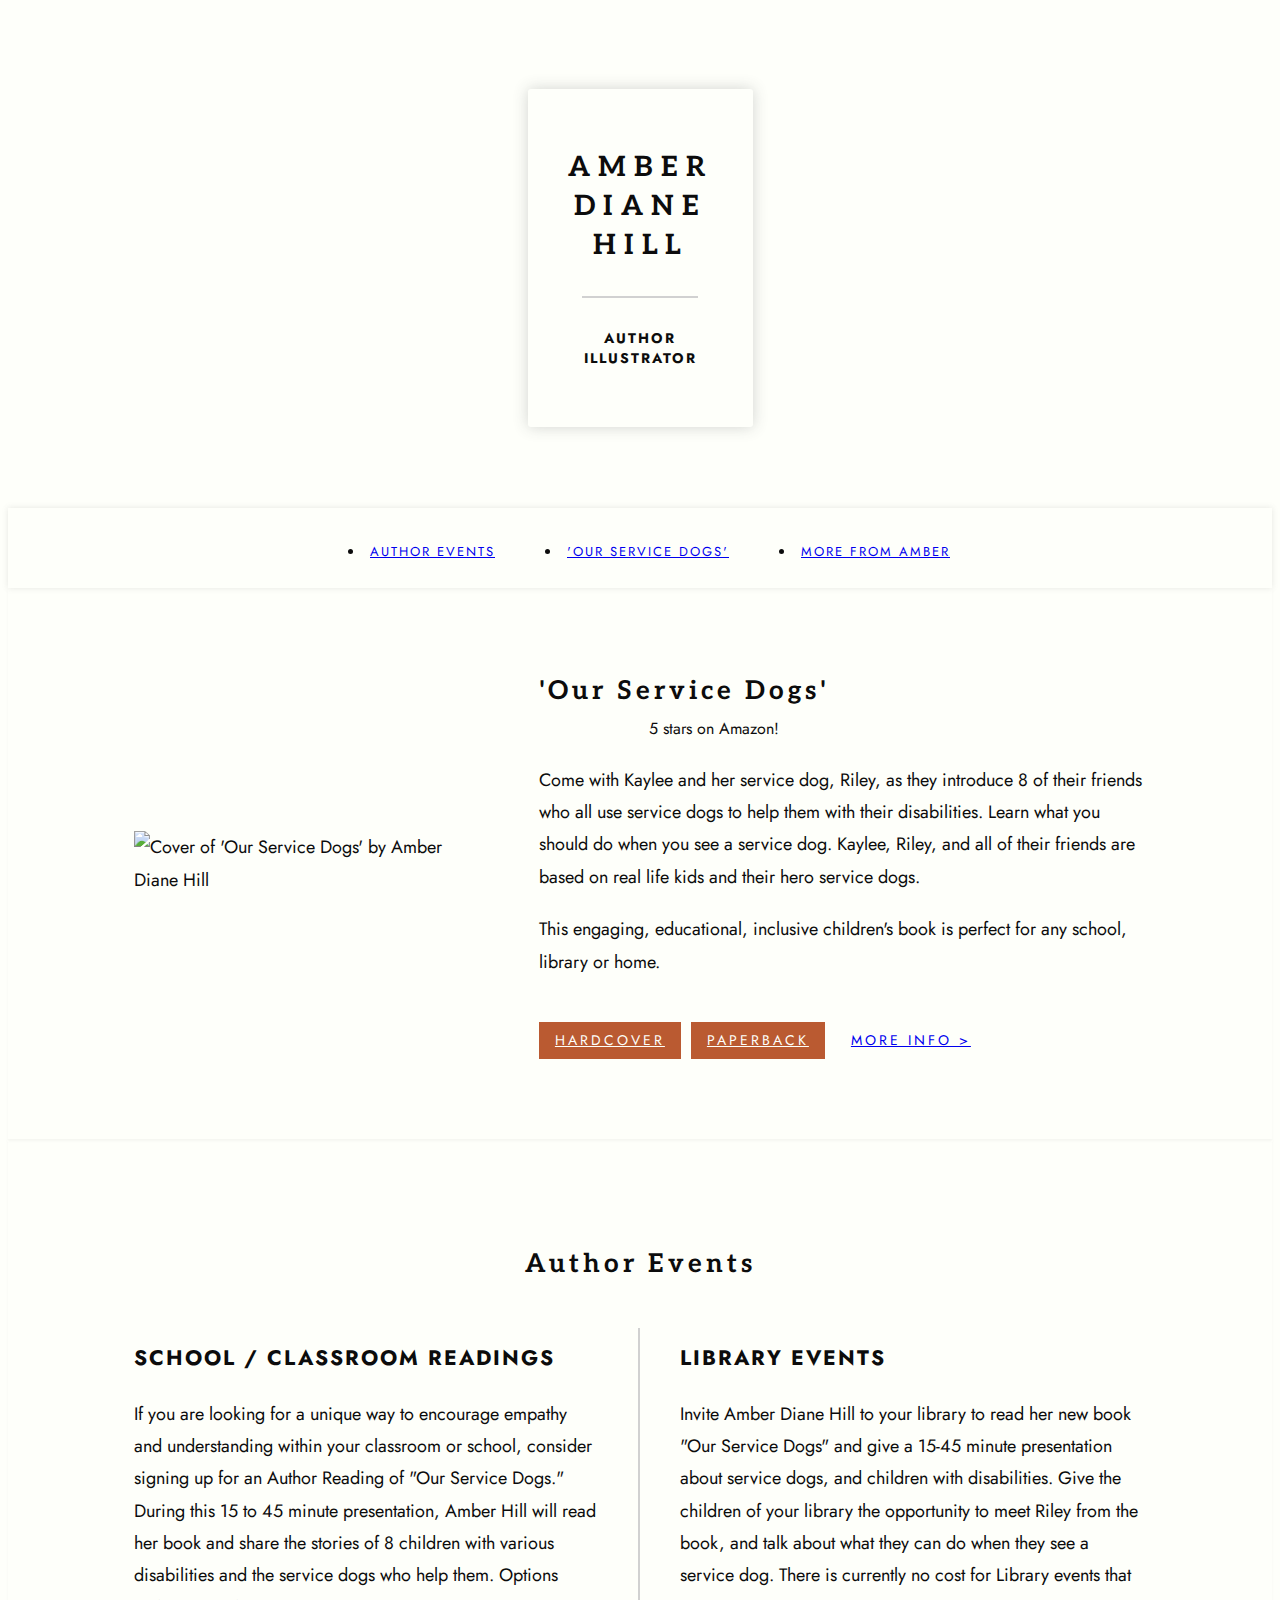
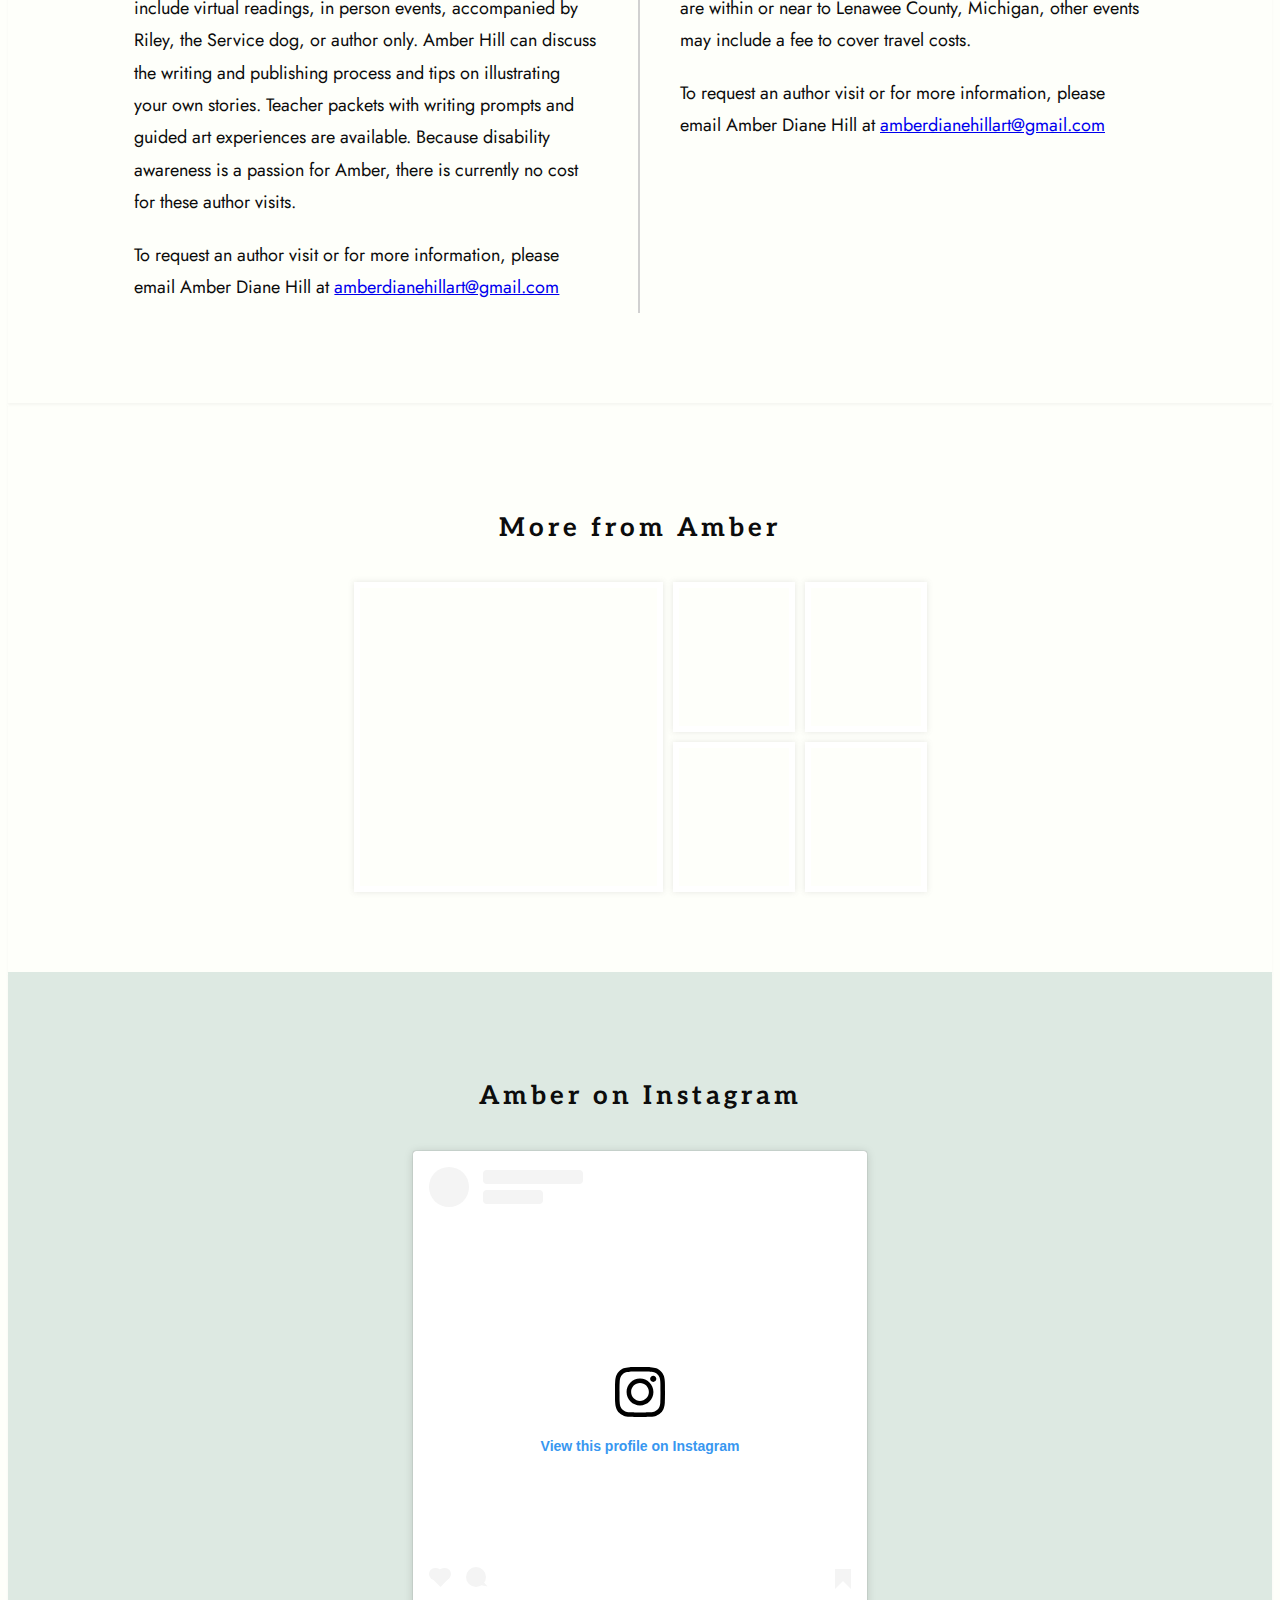
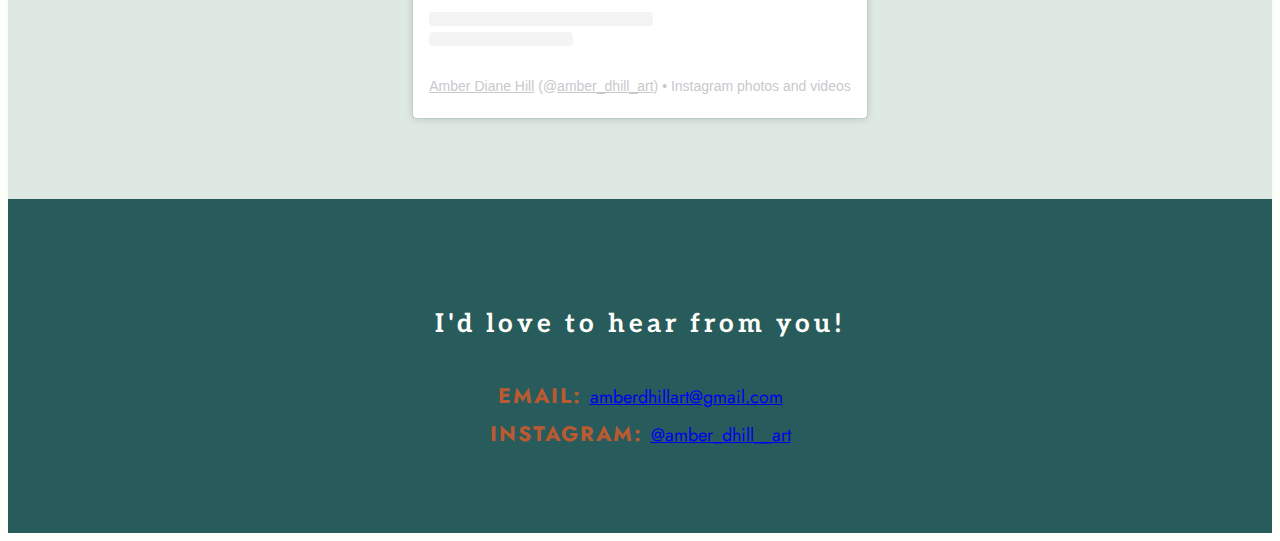
==== commit ade22b82: "consolidated repeated css to general css file" ====
--- a/index.html
+++ b/index.html
@@ -14,7 +14,8 @@
   <link href="https://fonts.googleapis.com/css2?family=Aleo:ital,wght@0,100..900;1,100..900&family=Jost:ital,wght@0,100..900;1,100..900&display=swap" rel="stylesheet">
   <!-- ----- -->
   <link rel="stylesheet" href="./assets/css/reset.css">
-  <link rel="stylesheet" href="./assets/css/styles.css">
+  <link rel="stylesheet" href="./assets/css/general-styles.css">
+  <link rel="stylesheet" href="./assets/css/index-styles.css">
 </head>
 <body>
   <header>
--- a/assets/css/general-styles.css
+++ b/assets/css/general-styles.css
@@ -0,0 +1,185 @@
+:root {
+  --light: #fefffa;
+  --dark: #0c0c0c;
+  --teal: #285b5b;
+  --green: #dde9e2;
+  --orange: #ba5a31;
+  --gray: #d1d1d1;
+}
+
+/* General styles ------------- */
+body {
+  font-size: 18px;
+  line-height: 1.8;
+  font-family: 'Jost', Arial, sans-serif;
+  color: var(--dark);
+  background-color: var(--light);
+}
+
+section {
+  padding: 80px 10%;
+  box-shadow: 0 2px 2px #d2d2d22c;
+}
+
+.shadow-01 {
+  box-shadow: 0 0 6px #7272722c;
+}
+
+.shadow-02 {
+  box-shadow: 0 0 15px #3b3f4339;
+}
+
+.button-orange, .button-transparent {
+  text-transform: uppercase;
+  letter-spacing: 3px;
+  font-size: 14px;
+  padding: 6px 16px;
+  margin-right: 10px;
+  flex-shrink: 0;
+  transition: background-color .15s;
+}
+
+.button-orange {
+  background-color: var(--orange);
+  color: var(--light);
+}
+
+.button-orange:hover {
+  background-color: var(--teal);
+}
+
+.button-transparent:hover {
+  background-color: var(--green);
+}
+
+/* Text styles ------------------ */
+p {
+  margin: 20px 0;
+}
+
+h1, h2 {
+  font-family: 'Aleo', serif;
+}
+
+h1 {
+  text-transform: uppercase;
+  text-align: center;
+  line-height: 1.4;
+}
+
+h2 {
+  font-size: 26px;
+  letter-spacing: 4px;
+  margin-bottom: 30px;
+}
+
+h3 {
+  text-transform: uppercase;
+  letter-spacing: 2px;
+}
+
+h4 {
+  text-transform: uppercase;
+  text-align: center;
+  line-height: 1.4;
+}
+
+/* Header styles */
+.title-box {
+  background-color: var(--light);
+  display: flex;
+  flex-direction: column;
+  align-items: center;
+}
+
+.line-horizontal {
+  background-color: var(--gray);
+  height: 2px;
+  width: 80%;
+  margin: 12px 0px;
+}
+
+/* Navbar styles */
+nav {
+  height: 80px;
+  display: flex;
+  justify-content: center;
+}
+
+nav ul {
+  font-size: 13px;
+  text-transform: uppercase;
+  letter-spacing: 2px;
+  display: flex;
+}
+
+nav li {
+  padding: 2px 6px;
+  transition: background-color .15s;
+}
+
+nav .link:hover {
+  background-color: var(--green);
+}
+
+/* Section 1 styles ------- */
+.section-01 {
+  display: flex;
+  justify-content: space-between;
+}
+
+.book-img {
+  width: 35%;
+  min-width: 260px;
+  margin-right: 20px;
+}
+
+.content-01 {
+  width: 60%;
+  display: flex;
+  flex-direction: column;
+  justify-content: space-between;
+}
+
+.content-01 h2 {
+ margin: 0;
+}
+
+.stars-group {
+  display: flex;
+  align-items: center;
+}
+.stars {
+  width: 100px;
+  margin-right: 10px;
+}
+
+.stars-text {
+  font-size: 16px;
+  margin: 0;
+}
+
+.paragraph-group {
+  margin-bottom: 24px;
+}
+
+.button-container {
+  display: flex;
+  flex-wrap: wrap;
+}
+
+/* Footer styles ------ */
+footer {
+  background-color: var(--teal);
+  color: var(--light);
+  display: flex;
+  flex-direction: column;
+  align-items: center;
+  padding: 80px 10%;
+}
+
+footer h3{
+  color: var(--orange);
+  font-weight: bold;
+  display: inline;
+}
--- a/assets/css/index-styles.css
+++ b/assets/css/index-styles.css
@@ -0,0 +1,288 @@
+h1 {
+  font-size: 28px;
+  letter-spacing: 8px;
+}
+
+h4 {
+  font-size: 14px;
+  letter-spacing: 2px;
+}
+
+/* Header styles ----------------------- */
+header {
+  background-image: url(../images/ocean.png);
+  background-size: cover;
+  background-position: 50% 70%;
+  height: 500px;
+  display: flex;
+  align-items: center;
+  justify-content: center;
+}
+
+.title-box {
+  padding: 40px;
+  border-radius: 3px;
+}
+
+/* Navbar styles ------------------- */
+nav {
+  align-items: flex-end;
+}
+
+nav ul {
+  flex-wrap: wrap;
+}
+
+nav li {
+  margin: 10px 30px;
+}
+
+/* Section 1 styles -------------- */
+.section-01 {
+  align-items: center;
+}
+
+/* Author events section --------- */
+.section-02 {
+  display: flex;
+  flex-direction: column;
+  align-items: center;
+}
+
+.content-02 {
+  display: flex;
+}
+
+.line-vertical {
+  background-color: var(--gray);
+  width: 2px;
+  margin: 10px 40px;
+}
+
+.events-paragraph-group {
+  flex: 0 0 calc(50% - 42px);
+}
+
+/* More from Amber section --------- */
+.section-03 {
+  display: flex;
+  flex-direction: column;
+  align-items: center;
+}
+
+.image-grid {
+  display: grid;
+  gap: 10px;
+  grid-template-rows: 150px 150px;
+  grid-template-columns: 309px 122px 122px;
+}
+
+.item {
+  background-size: contain;
+  background-repeat: no-repeat;
+  border: 6px solid white;
+  box-shadow: 0 0 6px #7272722c;
+  transition: border .2s;
+}
+
+.item:hover {
+  border: 6px solid var(--green);
+}
+
+.item-01 {
+  grid-row: span 2;
+  background-image: url(../images/more-01.png);
+}
+
+.item-02 {
+  background-image: url(../images/more-02.png);
+}
+
+.item-03 {
+  background-image: url(../images/more-03.png);
+}
+
+.item-04 {
+  background-image: url(../images/more-04.png);
+}
+
+.item-05 {
+  background-image: url(../images/more-05.png);
+}
+
+/* Instagram section styles */
+.section-04 {
+  display: flex;
+  flex-direction: column;
+  align-items: center;
+  background-color: var(--green);
+}
+
+/* Media queries for responsiveness */
+@media screen and (min-width: 1400px) {
+  section {
+    padding: 80px 20%;
+  }
+ /* More from Amber section styles --- */
+  .image-grid {
+    grid-template-rows: 200px 200px;
+    grid-template-columns: 410px 163px 163px;
+    }
+}
+
+@media screen and (max-width: 990px) { 
+  .button-transparent {
+    order: -2;
+    margin: -30px 80% 20px -16px;
+  }
+}
+
+@media screen and (max-width: 800px) {
+  p {
+    text-align: center;
+  }
+
+  /* section 1 styles ----- */
+  .section-01 {
+    flex-direction: column;
+  }
+
+  .content-01 {
+    width: 100%;
+  }
+
+  .button-container {
+    justify-content: center;
+  }
+
+  .button-transparent {
+    order: 0;
+    margin: 0;
+  }
+
+  .book-img {
+    margin: 0 0 20px 0;
+  }
+
+  .heading-stars {
+    display: flex;
+    flex-direction: column;
+    align-items: center;
+  }
+
+  /* Author events section styles ------- */
+  .content-02 {
+    flex-direction: column;
+  }
+
+  .content-02 h3 {
+    text-align: center;
+  }
+}
+
+@media screen and (max-width: 670px) {
+  body {
+    font-size: 16px;
+  }
+
+  section, footer {
+    padding: 40px 10%;
+  }
+
+  /* Header styles------ */
+  header {
+    height: 400px;
+  }
+
+  h1 {
+    font-size: 20px;
+    letter-spacing: 4px;
+  }
+
+  h2 {
+    text-align: center;
+  }
+
+  h4 {
+    font-size: 12px;
+  }
+
+  .line-horizontal {
+    margin: 10px 0;
+  }
+
+  .title-box {
+    padding: 30px;
+  }
+
+  nav {
+    height: auto;
+  }
+
+  nav ul {
+    flex-direction: column;
+    align-items: center;
+  }
+
+  nav ul li {
+    margin: 5px;
+  }
+
+  /* Section 1 styles---- */
+  .button-transparent {
+    order: -2;
+    margin: -30px 40% 20px 40%;
+  }
+
+  /* More from Amber section styles ---*/
+  .image-grid {
+    grid-template-columns: 150px 150px;
+    grid-template-rows: 309px 184px 184px;   
+  }
+
+  .item-01 {
+    grid-row: span 1;
+    grid-column: span 2;
+  }
+}
+
+@media screen and (max-width: 375px) {
+  body {
+    font-size: 14px;
+  }
+  
+  /* Header styles-------- */
+  header {
+    height: 300px;
+  }
+
+  /* Section 1 styles ------ */
+  .book-img {
+    width: 100%;
+    min-width: auto;
+  }
+
+  .stars-text {
+    display: none;
+  }
+  
+  .button-container {
+    flex-direction: column;
+  }
+
+  .button-orange {
+    margin: 5px 15%;
+    text-align: center;
+  }
+
+  .button-transparent {
+    margin: -20px 5px 20px;
+    text-align: center;
+  }
+
+  /* More from Amber section styles ---- */
+  .image-grid {
+    grid-template-columns: 120px 120px;
+    grid-template-rows: 249px 146px 146px;
+  }
+}